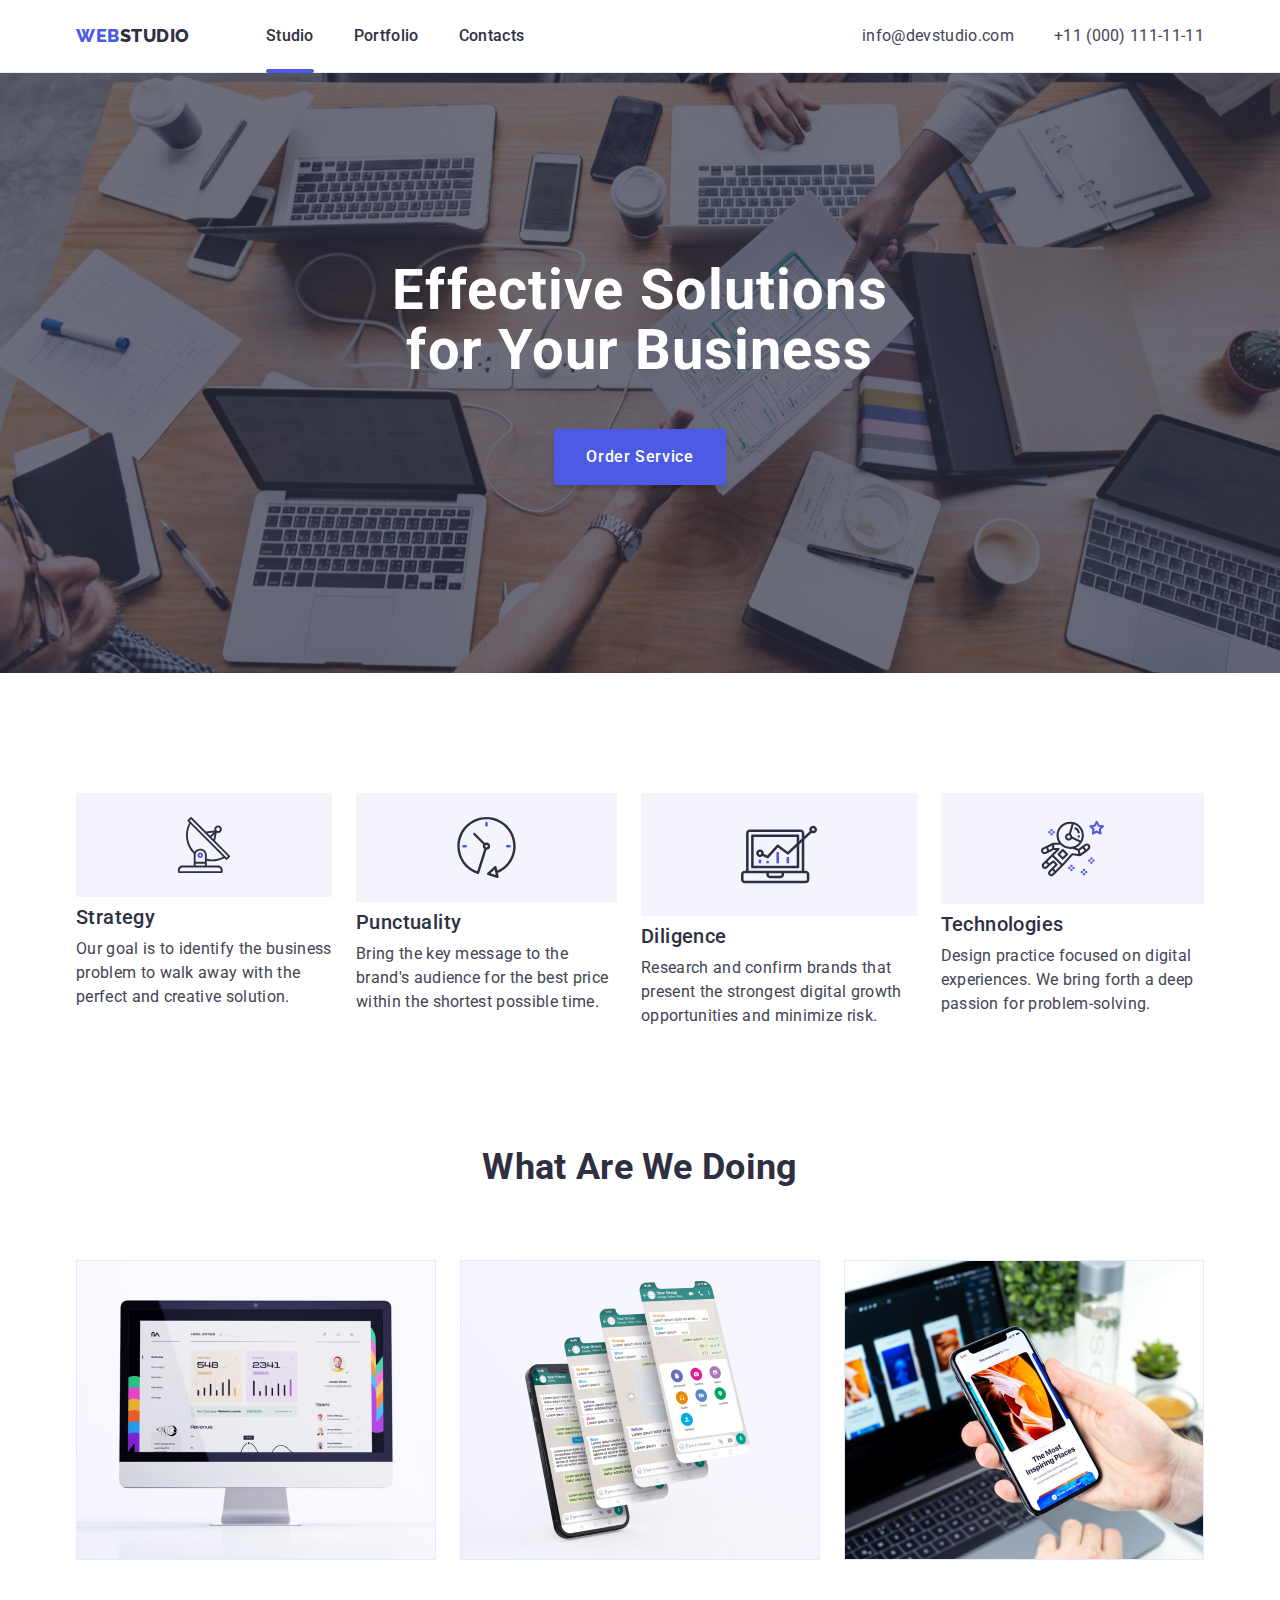
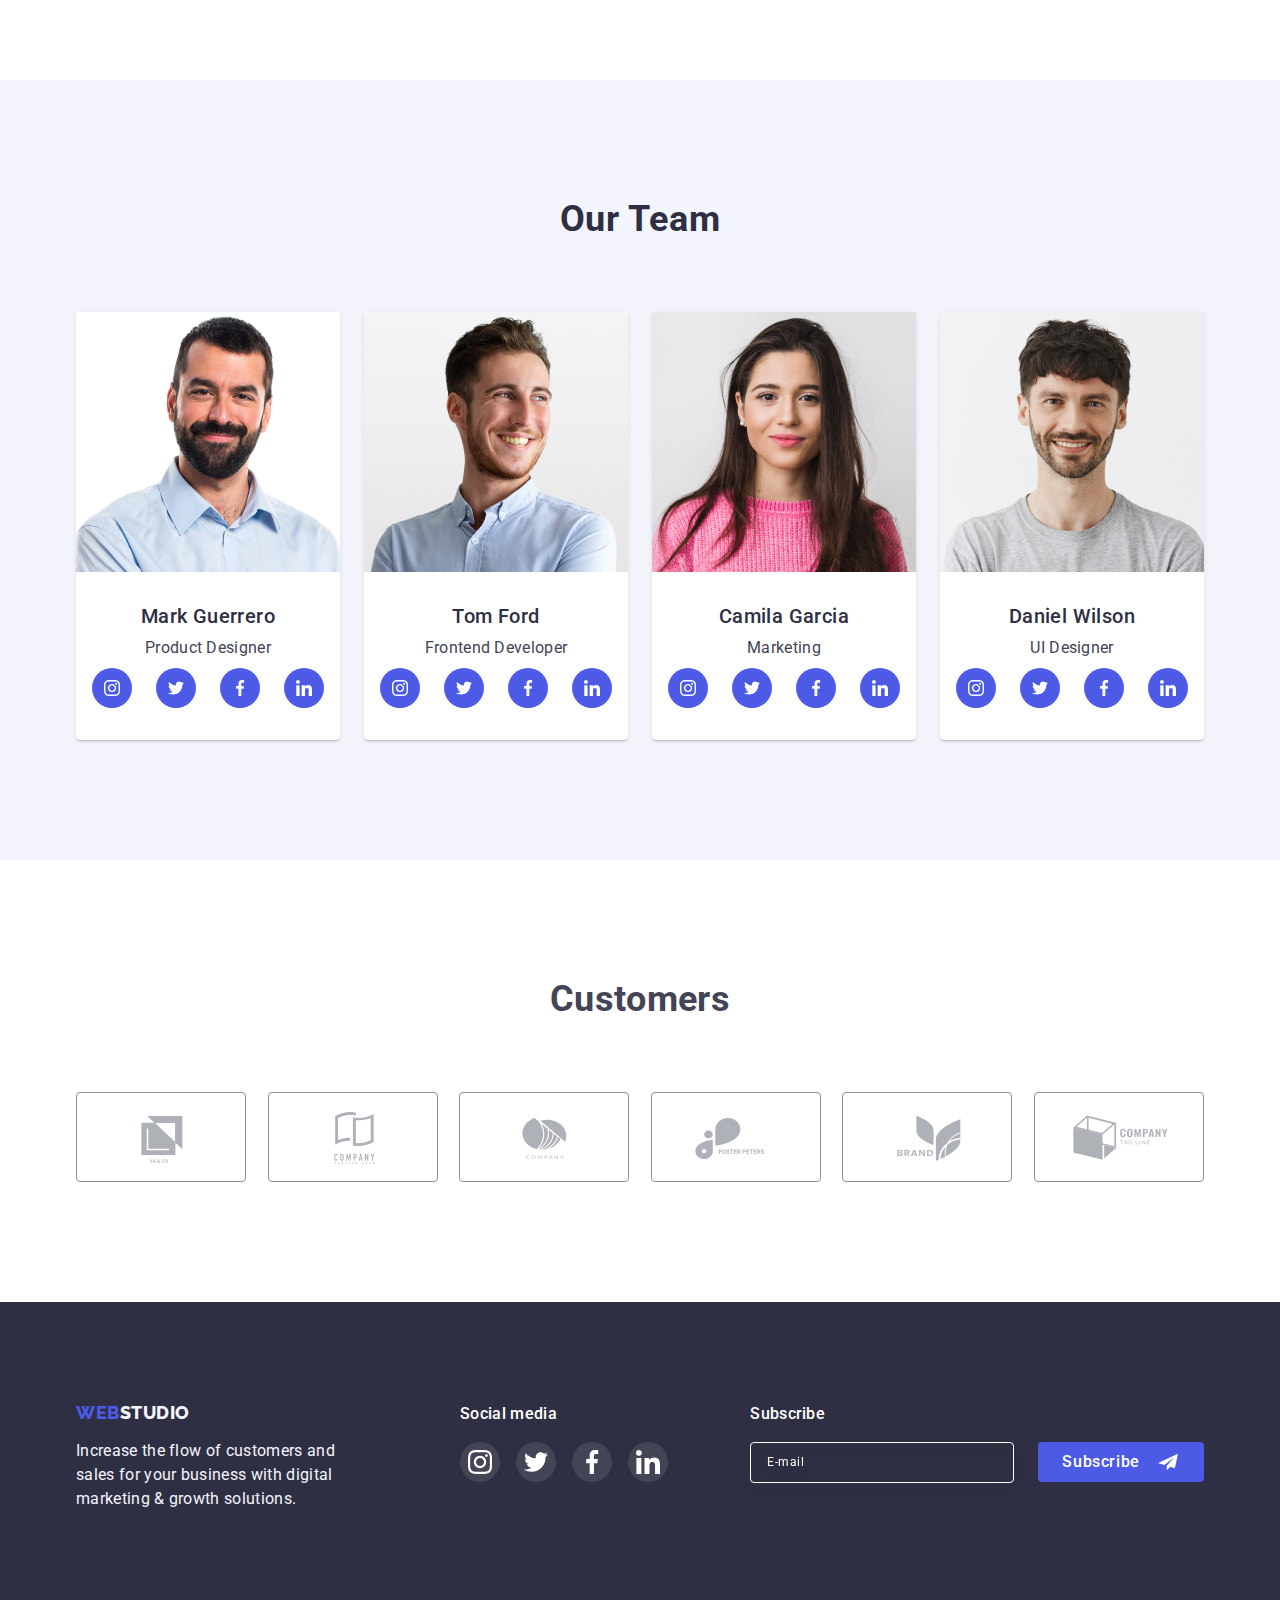
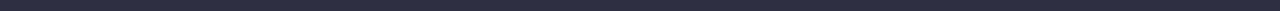
==== index.html @ aff448b3 "Initial commit" ====
<!DOCTYPE html>
<html lang="en">
   <head>
      <meta charset="UTF-8" />
      <meta http-equiv="X-UA-Compatible" content="IE=edge" />
      <meta name="viewport" content="width=device-width, initial-scale=1.0" />
      <title>Main page</title>
      <link href=" https://cdn.jsdelivr.net/npm/modern-normalize@1.1.0/modern-normalize.min.css " rel="stylesheet" />
      <link rel="preconnect" href="https://fonts.googleapis.com" />
      <link rel="preconnect" href="https://fonts.gstatic.com" crossorigin />
      <link href="https://fonts.googleapis.com/css2?family=Raleway:wght@800&family=Roboto:wght@400;500;700;900&display=swap" rel="stylesheet" />
      <link rel="stylesheet" href="css/styles.css" />
   </head>
   <body>
      <!-- header -->
      <header class="header">
         <div class="container header__content">
            <nav class="header__nav">
               <a href="./index.html" class="header__logo link">Web<span>Studio</span></a>
               <ul class="header__menu-list list">
                  <li class="header__menu-item active"><a href="./index.html" class="header__menu-link link">Studio</a></li>
                  <li class="header__menu-item"><a href="./portfolio.html" class="header__menu-link link">Portfolio</a></li>
                  <li class="header__menu-item"><a href="" class="header__menu-link link">Contacts</a></li>
               </ul>
            </nav>
            <address class="header__contacts">
               <ul class="list header__contacts-list">
                  <li class="header__contacts-item"><a href="mailto:info@devstudio.com" class="header__contacts-link link">info@devstudio.com</a></li>
                  <li class="header__contacts-item"><a href="tel:+110001111111" class="header__contacts-link link">+11 (000) 111-11-11</a></li>
               </ul>
            </address>
         </div>
      </header>
      <!-- main -->
      <main>
         <section class="hero">
            <div class="container hero__container">
               <h1 class="hero__title">Effective Solutions for Your Business</h1>
               <button type="button" class="hero__button" data-modal-open>Order Service</button>
            </div>
         </section>
         <section class="features">
            <div class="container">
               <h2 class="features__title" hidden>features</h2>
               <ul class="features__list list">
                  <li class="features__item">
                     <div class="features__img">
                        <img src="./images/icons/antenna.svg" alt="antenna" />
                     </div>
                     <h3 class="features__title">Strategy</h3>
                     <p class="features__text">Our goal is to identify the business problem to walk away with the perfect and creative solution.</p>
                  </li>
                  <li class="features__item">
                     <div class="features__img">
                        <img src="./images/icons/clock.svg" alt="clock of punctuality" />
                     </div>
                     <h3 class="features__title">Punctuality</h3>
                     <p class="features__text">Bring the key message to the brand's audience for the best price within the shortest possible time.</p>
                  </li>
                  <li class="features__item">
                     <div class="features__img">
                        <img src="./images/icons/diagram.svg" alt="grow diagram" />
                     </div>
                     <h3 class="features__title">Diligence</h3>
                     <p class="features__text">Research and confirm brands that present the strongest digital growth opportunities and minimize risk.</p>
                  </li>
                  <li class="features__item">
                     <div class="features__img">
                        <img src="./images/icons/astronaut.svg" alt="technologies" />
                     </div>
                     <h3 class="features__title">Technologies</h3>
                     <p class="features__text">Design practice focused on digital experiences. We bring forth a deep passion for problem-solving.</p>
                  </li>
               </ul>
            </div>
         </section>
         <section class="about-us">
            <div class="container">
               <h2 class="about-us__title">What are we doing</h2>
               <ul class="list about-us__list">
                  <li class="about-us__item">
                     <img src="./images/monitor.jpg" alt="statistics on the monitor" width="360" />
                  </li>
                  <li class="about-us__item">
                     <img src="./images/application.jpg" alt="application pages" width="360" />
                  </li>
                  <li class="about-us__item">
                     <img src="./images/phone-screen.jpg" alt="article on the phone screen" width="360" />
                  </li>
               </ul>
            </div>
         </section>
         <section class="our-team">
            <div class="container">
               <h2 class="our-team__title">Our Team</h2>
               <ul class="our-team__list list">
                  <li class="our-team__item">
                     <img class="our-team__item-img" src="./images/mark-guerrero.jpg" alt="mark guerrero product manager" width="264" />
                     <div class="our-team__item-content">
                        <h3 class="our-team__item-title">Mark Guerrero</h3>
                        <p class="our-team__text features__text">Product Designer</p>
                        <ul class="our-team__item-soc-list list">
                           <li class="our-team__item-soc-item">
                              <a href="" class="our-team__item-soc-link">
                                 <svg width="16" height="16" class="our-team__item-soc-icon">
                                    <use href="./images/icons.svg#icon-instagram"></use>
                                 </svg>
                              </a>
                           </li>
                           <li class="our-team__item-soc-item">
                              <a href="" class="our-team__item-soc-link">
                                 <svg width="16" height="16" class="our-team__item-soc-icon">
                                    <use href="./images/icons.svg#icon-twitter"></use>
                                 </svg>
                              </a>
                           </li>
                           <li class="our-team__item-soc-item">
                              <a href="" class="our-team__item-soc-link">
                                 <svg width="16" height="16" class="our-team__item-soc-icon">
                                    <use href="./images/icons.svg#icon-facebook"></use>
                                 </svg>
                              </a>
                           </li>
                           <li class="our-team__item-soc-item">
                              <a href="" class="our-team__item-soc-link">
                                 <svg width="16" height="16" class="our-team__item-soc-icon">
                                    <use href="./images/icons.svg#icon-linkedin"></use>
                                 </svg>
                              </a>
                           </li>
                        </ul>
                     </div>
                  </li>
                  <li class="our-team__item">
                     <img class="our-team__item-img" src="./images/tom-ford.jpg" alt="tom ford frontend developer" width="264" />
                     <div class="our-team__item-content">
                        <h3 class="our-team__item-title">Tom Ford</h3>
                        <p class="our-team__text features__text">Frontend Developer</p>
                        <ul class="our-team__item-soc-list list">
                           <li class="our-team__item-soc-item">
                              <a href="" class="our-team__item-soc-link">
                                 <svg width="16" height="16" class="our-team__item-soc-icon">
                                    <use href="./images/icons.svg#icon-instagram"></use>
                                 </svg>
                              </a>
                           </li>
                           <li class="our-team__item-soc-item">
                              <a href="" class="our-team__item-soc-link">
                                 <svg width="16" height="16" class="our-team__item-soc-icon">
                                    <use href="./images/icons.svg#icon-twitter"></use>
                                 </svg>
                              </a>
                           </li>
                           <li class="our-team__item-soc-item">
                              <a href="" class="our-team__item-soc-link">
                                 <svg width="16" height="16" class="our-team__item-soc-icon">
                                    <use href="./images/icons.svg#icon-facebook"></use>
                                 </svg>
                              </a>
                           </li>
                           <li class="our-team__item-soc-item">
                              <a href="" class="our-team__item-soc-link">
                                 <svg width="16" height="16" class="our-team__item-soc-icon">
                                    <use href="./images/icons.svg#icon-linkedin"></use>
                                 </svg>
                              </a>
                           </li>
                        </ul>
                     </div>
                  </li>
                  <li class="our-team__item">
                     <img class="our-team__item-img" src="./images/camila-garcia.jpg" alt="camila garcia marketing" width="264" />
                     <div class="our-team__item-content">
                        <h3 class="our-team__item-title">Camila Garcia</h3>
                        <p class="our-team__text features__text">Marketing</p>
                        <ul class="our-team__item-soc-list list">
                           <li class="our-team__item-soc-item">
                              <a href="" class="our-team__item-soc-link">
                                 <svg width="16" height="16" class="our-team__item-soc-icon">
                                    <use href="./images/icons.svg#icon-instagram"></use>
                                 </svg>
                              </a>
                           </li>
                           <li class="our-team__item-soc-item">
                              <a href="" class="our-team__item-soc-link">
                                 <svg width="16" height="16" class="our-team__item-soc-icon">
                                    <use href="./images/icons.svg#icon-twitter"></use>
                                 </svg>
                              </a>
                           </li>
                           <li class="our-team__item-soc-item">
                              <a href="" class="our-team__item-soc-link">
                                 <svg width="16" height="16" class="our-team__item-soc-icon">
                                    <use href="./images/icons.svg#icon-facebook"></use>
                                 </svg>
                              </a>
                           </li>
                           <li class="our-team__item-soc-item">
                              <a href="" class="our-team__item-soc-link">
                                 <svg width="16" height="16" class="our-team__item-soc-icon">
                                    <use href="./images/icons.svg#icon-linkedin"></use>
                                 </svg>
                              </a>
                           </li>
                        </ul>
                     </div>
                  </li>
                  <li class="our-team__item">
                     <img class="our-team__item-img" src="./images/daniel-wilson.jpg" alt=" daniel wilson UI manager" width="264" />
                     <div class="our-team__item-content">
                        <h3 class="our-team__item-title">Daniel Wilson</h3>
                        <p class="our-team__text features__text">UI Designer</p>
                        <ul class="our-team__item-soc-list list">
                           <li class="our-team__item-soc-item">
                              <a href="" class="our-team__item-soc-link">
                                 <svg width="16" height="16" class="our-team__item-soc-icon">
                                    <use href="./images/icons.svg#icon-instagram"></use>
                                 </svg>
                              </a>
                           </li>
                           <li class="our-team__item-soc-item">
                              <a href="" class="our-team__item-soc-link">
                                 <svg width="16" height="16" class="our-team__item-soc-icon">
                                    <use href="./images/icons.svg#icon-twitter"></use>
                                 </svg>
                              </a>
                           </li>
                           <li class="our-team__item-soc-item">
                              <a href="" class="our-team__item-soc-link">
                                 <svg width="16" height="16" class="our-team__item-soc-icon">
                                    <use href="./images/icons.svg#icon-facebook"></use>
                                 </svg>
                              </a>
                           </li>
                           <li class="our-team__item-soc-item">
                              <a href="" class="our-team__item-soc-link">
                                 <svg width="16" height="16" class="our-team__item-soc-icon">
                                    <use href="./images/icons.svg#icon-linkedin"></use>
                                 </svg>
                              </a>
                           </li>
                        </ul>
                     </div>
                  </li>
               </ul>
            </div>
         </section>
         <section class="customers">
            <div class="container">
               <h2 class="customers__title">Customers</h2>
               <ul class="customers__list list">
                  <li class="customers__item">
                     <a href="" class="customers__link">
                        <svg width="104" height="56" class="customers__icon">
                           <use href="./images/icons.svg#icon-ya-co"></use>
                        </svg>
                     </a>
                  </li>
                  <li class="customers__item">
                     <a href="" class="customers__link">
                        <svg width="104" height="56" class="customers__icon">
                           <use href="./images/icons.svg#icon-tagline-company"></use>
                        </svg>
                     </a>
                  </li>
                  <li class="customers__item">
                     <a href="" class="customers__link">
                        <svg width="104" height="56" class="customers__icon">
                           <use href="./images/icons.svg#icon-company"></use>
                        </svg>
                     </a>
                  </li>
                  <li class="customers__item">
                     <a href="" class="customers__link">
                        <svg width="104" height="56" class="customers__icon">
                           <use href="./images/icons.svg#icon-foster-peters"></use>
                        </svg>
                     </a>
                  </li>
                  <li class="customers__item">
                     <a href="" class="customers__link">
                        <svg width="104" height="56" class="customers__icon">
                           <use href="./images/icons.svg#icon-brand"></use>
                        </svg>
                     </a>
                  </li>
                  <li class="customers__item">
                     <a href="" class="customers__link">
                        <svg width="104" height="56" class="customers__icon">
                           <use href="./images/icons.svg#icon-tagline"></use>
                        </svg>
                     </a>
                  </li>
               </ul>
            </div>
         </section>
      </main>
      <!-- footer -->
      <footer class="footer">
         <div class="container footer__container">
            <div class="footer__content">
               <a href="./index.html" class="header__logo link footer__logo">Web<span class="footer__logo-span">Studio</span></a>
               <p class="footer__text">Increase the flow of customers and sales for your business with digital marketing & growth solutions.</p>
            </div>
            <div class="footer__social">
               <h2 class="footer__title">Social media</h2>
               <ul class="footer__list list">
                  <li class="footer__item">
                     <a href="" class="footer__link">
                        <svg width="24" height="24" class="footer__icon">
                           <use href="./images/icons.svg#icon-instagram"></use>
                        </svg>
                     </a>
                  </li>
                  <li class="footer__item">
                     <a href="" class="footer__link">
                        <svg width="24" height="24" class="footer__icon">
                           <use href="./images/icons.svg#icon-twitter"></use>
                        </svg>
                     </a>
                  </li>
                  <li class="footer__item">
                     <a href="" class="footer__link">
                        <svg width="24" height="24" class="footer__icon">
                           <use href="./images/icons.svg#icon-facebook"></use>
                        </svg>
                     </a>
                  </li>
                  <li class="footer__item">
                     <a href="" class="footer__link">
                        <svg width="24" height="24" class="footer__icon">
                           <use href="./images/icons.svg#icon-linkedin"></use>
                        </svg>
                     </a>
                  </li>
               </ul>
            </div>
            <div class="footer__subscribe">
               <h2 class="footer__title">Subscribe</h2>
               <form class="footer__form">
                  <input type="text" class="footer__form-email" name="footer__form-email" id="footer__form-email" placeholder="E-mail" />
                  <button class="footer__form-button" type="submit">
                     <span>Subscribe</span>
                     <svg class="footer__form-icon" width="24" height="20">
                        <use href="./images/icons.svg#icon-telegram"></use>
                     </svg>
                  </button>
               </form>
            </div>
         </div>
      </footer>
      <!-- modal -->
      <div class="backdrop is-hidden" data-modal>
         <div class="modal">
            <button type="button" class="modal-close" data-modal-close>
               <svg class="modal-close-icon" width="8" height="8">
                  <use href="./images/icons.svg#icon-close"></use>
               </svg>
            </button>
            <p class="modal-title" title="Modal title">Leave your contacts and we will call you back</p>
            <form class="modal-form">
               <!-- field user name-->
               <div class="modal-field">
                  <label class="modal-label-text" for="user-name">Name</label>
                  <div class="modal-input-wrap">
                     <input class="modal-input" type="text" name="user-name" id="user-name" required />
                     <svg class="modal-input-icon" width="12" height="12">
                        <use href="./images/icons.svg#icon-user"></use>
                     </svg>
                  </div>
               </div>
               <!-- field user phone -->
               <div class="modal-field">
                  <label class="modal-label-text" for="user-phone">Phone</label>
                  <div class="modal-input-wrap">
                     <input class="modal-input" type="tel" name="user-phone" id="user-phone" title="+380 (00) 000-00-00" required />
                     <svg class="modal-input-icon" width="12" height="12">
                        <use href="./images/icons.svg#icon-phone"></use>
                     </svg>
                  </div>
               </div>
               <!-- field user email -->
               <div class="modal-field">
                  <label class="modal-label-text" for="user-email">Email</label>
                  <div class="modal-input-wrap">
                     <input class="modal-input" type="email" name="user-email" id="user-email" required />
                     <svg class="modal-input-icon" width="12" height="12">
                        <use href="./images/icons.svg#icon-mail"></use>
                     </svg>
                  </div>
               </div>
               <!-- field user comment -->
               <div class="modal-field modal-field-comment">
                  <label class="modal-label-text" for="user-comment">Comment</label>
                  <textarea class="modal-textarea" id="user-comment" name="user-comment" placeholder="Text input"></textarea>
               </div>
               <!-- field user privacy -->
               <div class="modal-field modal-field-privacy">
                  <input class="modal-check visually-hidden" id="privacy" name="user-privacy" type="checkbox" value="true" />
                  <label class="check-text" for="privacy">
                     <span>
                        <svg class="check-icon" width="10" height="8">
                           <use href="./images/icons.svg#icon-tick"></use>
                        </svg>
                     </span>
                     I accept the terms and conditions of the <a href="">Privacy Policy</a>
                  </label>
               </div>
               <button class="modal-button" type="submit">Send</button>
            </form>
         </div>
      </div>
      <script src="./js/modal.js"></script>
   </body>
</html>
---- css/styles.css ----
p,
h1,
h2,
h3,
h4,
h5,
h6 {
   margin: 0;
}

ul {
   padding-left: 0;
   margin: 0;
}

button {
   cursor: pointer;
}

address {
   font-style: normal;
}

body {
   font-family: 'Open Sans', sans-serif;
}

img {
   display: block;
   width: 100%;
   height: auto;
}

.visually-hidden {
   position: absolute;
   width: 1px;
   height: 1px;
   margin: -1px;
   border: 0;
   padding: 0;

   white-space: nowrap;
   clip-path: inset(100%);
   clip: rect(0 0 0 0);
   overflow: hidden;
}

.container {
   max-width: 1158px;
   padding: 0 15px;
   margin: 0 auto;
}

:root {
   --clr-iris: #4d5ae5;
   --clr-ocean: #404bbf;
   --clr-navy-blue: #2e2f42;
   --clr-green: #31d0aa;
   --clr-slate: #434455;
   --clr-light-slate: #8e8f99;
   --clr-cornflower: #e7e9fc;
   --clr-cloud: #f4f4fd;
   --clr-dairy: #fcfcfc;
   --clr-navy-blue-modal: rgba(46, 47, 66, 0.4);
   --clr-grey: rgba(46, 47, 66, 0.7);
}

body {
   font-family: 'Roboto', sans-serif;
   font-size: 16px;
   font-weight: 400;
   line-height: 1.5;
   letter-spacing: 0.02em;
   color: var(--clr-slate);
}

.link {
   text-decoration: none;
}

.list {
   list-style: none;
}

/* HEADER */

.header {
   border-bottom: 1px solid #e7e9fc;
}

.header__content {
   display: flex;
   align-items: center;
   justify-content: space-between;
}

.header__nav {
   display: flex;
   align-items: center;
}

.header__logo {
   margin: 0 76px 0 0;
   font-family: 'Raleway', sans-serif;
   font-size: 18px;
   font-weight: 800;
   line-height: 1.17;
   letter-spacing: 0.03em;
   text-transform: uppercase;
   color: var(--clr-iris);
}

.header__logo span {
   color: var(--clr-navy-blue);
}

.header__menu-list {
   display: flex;
}

.header__menu-item {
   position: relative;
   padding: 24px 0;
   margin: 0 40px 0 0;
   font-weight: 500;
   font-size: 16px;
   line-height: 1.5;
   letter-spacing: 0.02em;
   color: var(--clr-navy-blue);
}

.header__menu-item:last-child {
   margin: 0;
}

.header__menu-item.active::after {
   content: '';
   position: absolute;
   bottom: -1px;
   left: 0;
   width: 100%;
   height: 4px;
   background-color: var(--clr-iris);
   border-radius: 4px;
}

.header__menu-item a,
.header__contacts-item a {
   font-family: inherit;
   font-weight: 500;
   font-style: normal;
   color: var(--clr-navy-blue);
   text-decoration: none;
}

.header__menu-link {
   transition: color 250ms cubic-bezier(0.4, 0, 0.2, 1);
}

.header__menu-link:hover,
.header__menu-link:focus {
   color: var(--clr-ocean);
}

.header__contacts-item .header__contacts-link {
   font-weight: 400;
   letter-spacing: 0.02em;
   color: var(--clr-slate);
   transition: color 250ms cubic-bezier(0.4, 0, 0.2, 1);
}

.header__contacts-link:hover,
.header__contacts-link:focus {
   color: var(--clr-ocean);
}

.header__contacts {
   font-style: normal;
}

.header__contacts-list {
   display: flex;
}

.header__contacts-item:not(:last-child) {
   margin: 0 40px 0 0;
}

/* section HERO */

.hero {
   padding: 188px 0;
   background: linear-gradient(rgba(46, 47, 66, 0.7), rgba(46, 47, 66, 0.7)), url('../images/hero-background.png') no-repeat 0 0 / cover;
}

.hero__container {
   display: flex;
   flex-direction: column;
   align-items: center;
   justify-content: center;
}

.hero__title {
   max-width: 496px;
   margin: 0 0 48px 0;
   font-size: 56px;
   font-weight: 700;
   line-height: 1.07;
   letter-spacing: 0.02em;
   color: #ffffff;
   text-align: center;
}

.hero__button {
   padding: 16px 32px;
   font-family: 'Roboto', sans-serif;
   font-size: 16px;
   font-weight: 500;
   line-height: 1.5;
   letter-spacing: 0.04em;
   color: #ffffff;
   cursor: pointer;
   background-color: var(--clr-iris);
   border: none;
   box-shadow: 0px 4px 4px rgba(0, 0, 0, 0.15);
   border-radius: 4px;
   transition: background-color 250ms cubic-bezier(0.4, 0, 0.2, 1);
}

.hero__button:hover,
.hero__button:focus {
   background-color: var(--clr-ocean);
}

/* section FEATURES */
.features {
   padding: 120px 0;
}

.features__title {
   margin: 0 0 8px 0;
   font-size: 20px;
   font-weight: 500;
   line-height: 1.2;
   letter-spacing: 0.02em;
   color: var(--clr-navy-blue);
}

.features__list {
   display: flex;
}

.features__item:not(:last-child) {
   margin: 0 24px 0 0;
}

.features__img {
   padding: 24px 100px;
   margin: 0 0 8px 0;
   background-color: var(--clr-cloud);
}

/* section ABOUT US */
.about-us {
   padding: 0 0 120px 0;
}

.about-us__title {
   margin: 0 0 72px 0;
   font-size: 36px;
   font-weight: 700;
   line-height: 1.11;
   color: var(--clr-navy-blue);
   text-transform: capitalize;
   text-align: center;
}

.about-us__list {
   display: flex;
}

.about-us__item:not(:last-child) {
   margin: 0 24px 0 0;
}

/* section OUR TEAM */
.our-team {
   padding: 120px 0;
   background-color: var(--clr-cloud);
}

.our-team__title {
   margin: 0 0 72px 0;
   font-size: 36px;
   font-weight: 700;
   line-height: 1.11;
   letter-spacing: 0.02em;
   color: var(--clr-navy-blue);
   text-transform: capitalize;
   text-align: center;
}

.our-team__list {
   display: flex;
}

.our-team__item {
   background-color: #ffffff;
   box-shadow: 0px 1px 6px rgba(46, 47, 66, 0.08), 0px 1px 1px rgba(46, 47, 66, 0.16), 0px 2px 1px rgba(46, 47, 66, 0.08);
   border-radius: 0px 0px 4px 4px;
}

.our-team__item:not(:last-child) {
   margin: 0 24px 0 0;
}

.our-team__item-img {
   display: block;
}

.our-team__item-content {
   padding: 32px 16px;
   text-align: center;
}

.our-team__item-title {
   margin: 0 0 8px 0;
   font-size: 20px;
   font-weight: 500;
   line-height: 1.2;
   letter-spacing: 0.02em;
   color: var(--clr-navy-blue);
}

.our-team__text {
   margin: 0 0 8px 0;
}

.our-team__item-soc-list {
   display: flex;
   align-items: center;
   justify-content: space-between;
}

.our-team__item-soc-link {
   display: flex;
   align-items: center;
   justify-content: center;
   width: 40px;
   height: 40px;
   background-color: var(--clr-iris);
   border-radius: 50%;
   transition: background-color 250ms cubic-bezier(0.4, 0, 0.2, 1);
}

.our-team__item-soc-link:hover,
.our-team__item-soc-link:focus {
   background-color: var(--clr-ocean);
}

.our-team__item-soc-icon {
   fill: #ffffff;
}

/* section FILTER */
.projects {
   padding: 96px 0 120px 0;
}

.filter__list {
   display: flex;
   align-items: center;
   justify-content: center;
   margin: 0 0 72px 0;
}

.filter__item:not(:last-child) {
   margin: 0 24px 0 0;
}

.filter__button {
   padding: 16px 32px;
   font-weight: 500;
   letter-spacing: 0.04em;
   color: var(--clr-iris);
   border-radius: 4px;
   border: 1px solid #e7e9fc;
   border-radius: 4px;
   cursor: pointer;
   transition: color 250ms cubic-bezier(0.4, 0, 0.2, 1), background-color 250ms cubic-bezier(0.4, 0, 0.2, 1), border-color 250ms cubic-bezier(0.4, 0, 0.2, 1), box-shadow 250ms cubic-bezier(0.4, 0, 0.2, 1);
}

.filter__button:hover,
.filter__button:focus {
   color: #ffffff;
   background-color: var(--clr-ocean);
   box-shadow: 0px 3px 1px rgba(0, 0, 0, 0.1), 0px 2px 1px rgba(0, 0, 0, 0.08), 0px 2px 2px rgba(0, 0, 0, 0.12);
   border-color: transparent;
}

.projects__list {
   display: flex;
   justify-content: space-between;
   flex-wrap: wrap;
   padding: 0 0 120px 0;
   row-gap: 48px;
   column-gap: 24px;
}

.projects__item a:hover .project__item-cover-text,
.projects__item a:focus .project__item-cover-text {
   transform: translateY(0);
}

.projects__item-wrapper {
   position: relative;
   overflow: hidden;
}

.project__item-cover-text {
   position: absolute;
   top: 0;
   height: 100%;
   padding: 40px 32px;
   color: var(--clr-cloud);
   background-color: var(--clr-iris);
   transform: translateY(100%);
   transition: transform 250ms cubic-bezier(0.4, 0, 0.2, 1);
}

.projects__item:hover,
.projects__item:focus {
   box-shadow: 0px 1px 6px rgba(46, 47, 66, 0.08), 0px 1px 1px rgba(46, 47, 66, 0.16), 0px 2px 1px rgba(46, 47, 66, 0.08);
}

.projects__item-img {
   display: block;
}

.project__item-content {
   padding: 32px 16px;
   background-color: #ffffff;
   border: 1px solid #e7e9fc;
   border-top: none;
}

.projects__item-title {
   margin: 0 0 8px 0;
   font-size: 20px;
   font-weight: 500;
   line-height: 1.2;
   color: var(--clr-navy-blue);
}

.projects__item-desc {
   color: var(--clr-slate);
}

/* section CUSTOMERS */
.customers {
   padding: 120px 0;
   text-align: center;
}

.customers__title {
   margin: 0 0 72px 0;
   font-size: 36px;
   font-weight: 700;
   line-height: 1.1;
}

.customers__list {
   display: flex;
   align-items: center;
   justify-content: space-between;
}

.customers__link {
   display: flex;
   align-items: center;
   justify-content: center;
   padding: 16px 32px;
   border: 1px solid #8e8f99;
   border-radius: 4px;
   transition: border-color 250ms cubic-bezier(0.4, 0, 0.2, 1), fill 250ms cubic-bezier(0.4, 0, 0.2, 1);
}

.customers__link:hover,
.customers__link:focus {
   border-color: var(--clr-ocean);
}

.customers__link:hover .customers__icon,
.customers__link:focus .customers__icon {
   fill: var(--clr-ocean);
}

.customers__icon {
   fill: #afb1b8;
   transition: fill 250ms cubic-bezier(0.4, 0, 0.2, 1);
}

/* FOOTER */
.footer {
   padding: 100px 0;
   background-color: var(--clr-navy-blue);
}

.footer__container {
   display: flex;
}

.footer__content {
   max-width: 264px;
   margin: 0 120px 0 0;
}

.footer__logo {
   display: inline-block;
   margin: 0 0 16px 0;
}

.footer__text {
   color: var(--clr-cloud);
}

.header__logo .footer__logo-span {
   color: var(--clr-cloud);
}

.footer__list {
   display: flex;
}

.footer__title {
   margin: 0 0 16px 0;
   font-size: 16px;
   font-weight: 500;
   line-height: 1.5;
   color: #ffffff;
}

.footer__item:not(:last-child) {
   margin: 0 16px 0 0;
}

.footer__link {
   display: flex;
   align-items: center;
   justify-content: center;
   width: 40px;
   height: 40px;
   background-color: rgba(255, 255, 255, 0.1);
   border-radius: 50%;
   transition: background-color 250ms cubic-bezier(0.4, 0, 0.2, 1);
}

.footer__link:hover,
.footer__link:focus {
   background-color: var(--clr-green);
}

.footer__icon {
   fill: #ffffff;
}

.footer__social {
   margin: 0 auto 0 0;
}

.footer__form {
   display: flex;
   align-items: center;
   justify-content: center;
}

.footer__form-email {
   padding: 8px 16px;
   margin: 0 24px 0 0;
   width: 264px;
   font-size: 12px;
   font-weight: 400;
   line-height: 1.9;
   letter-spacing: 0.04em;
   color: #ffffff;
   background-color: transparent;
   border: 1px solid #ffffff;
   filter: drop-shadow(0px 4px 4px rgba(0, 0, 0, 0.15));
   border-radius: 4px;
   transition: border-color 250ms cubic-bezier(0.4, 0, 0.2, 1);
}

.footer__form-email:focus {
   border-color: var(--clr-iris);
}

.footer__form-email::placeholder {
   color: #ffffff;
}

.footer__form-button {
   display: inline-flex;
   align-items: center;
   justify-content: center;
   padding: 8px 24px;
   color: #ffffff;
   background-color: var(--clr-iris);
   border-radius: 4px;
   border: none;
   cursor: pointer;
   transition: background-color 250ms cubic-bezier(0.4, 0, 0.2, 1);
}

.footer__form-button:hover,
.footer__form-button:focus {
   background-color: var(--clr-ocean);
}

.footer__form-button span {
   margin: 0 16px 0 0;
   font-weight: 500;
   letter-spacing: 0.04em;
   line-height: 1.5;
}

.footer__form-icon {
   fill: #ffffff;
}

/* MODAL */

.backdrop {
   position: fixed;
   top: 0;
   display: flex;
   align-items: center;
   justify-content: center;
   width: 100%;
   height: 100%;
   background-color: rgba(48, 48, 48, 0.445);
}

.modal {
   width: 406px;
   min-height: 576px;
   padding: 24px;
   background-color: var(--clr-dairy);
   box-shadow: 0px 1px 1px rgba(0, 0, 0, 0.14), 0px 1px 3px rgba(0, 0, 0, 0.12), 0px 2px 1px rgba(0, 0, 0, 0.2);
   border-radius: 4px;
}

.modal-close {
   display: block;
   padding: 0;
   margin: 0 0 24px auto;
   line-height: 0;
   width: 24px;
   height: 24px;
   border-radius: 50%;
   background: #e7e9fc;
   border: 1px solid rgba(0, 0, 0, 0.1);
   cursor: pointer;
   transition: background-color 250ms cubic-bezier(0.4, 0, 0.2, 1);
}

.modal-close:hover,
.modal-close:focus {
   background-color: var(--clr-ocean);
}

.modal-close-icon {
   transition: fill 250ms cubic-bezier(0.4, 0, 0.2, 1);
}

.modal-close:hover .modal-close-icon,
.modal-close:focus .modal-close-icon {
   fill: #ffffff;
}

.is-hidden {
   opacity: 0;
   visibility: hidden;
   pointer-events: none;
}

.no-scroll {
   overflow: hidden;
}

.modal-title {
   margin: 0 0 16px 0;
   font-weight: 500;
   color: var(--clr-navy-blue);
   text-align: center;
}

.modal-field {
   margin: 0 0 8px 0;
}

.modal-field-comment {
   margin: 0 0 16px 0;
}

.modal-field-privacy {
   margin: 0 0 24px 0;
}

.modal-label-text {
   display: inline-block;
   margin: 0 0 8px 0;
   font-size: 12px;
   line-height: 1.16;
   letter-spacing: 0.04em;
   color: var(--clr-light-slate);
}

.modal-input-wrap {
   position: relative;
}

.modal-input {
   width: 100%;
   height: 40px;
   padding: 0 0 0 38px;
   font-size: 12px;
   line-height: 1.16;
   letter-spacing: 0.04em;
   color: var(--clr-navy-blue);
   border: 1px solid #2e2f42;
   border-radius: 4px;
   outline: transparent;
   transition: border-color 250ms cubic-bezier(0.4, 0, 0.2, 1);
}

.modal-input-icon {
   position: absolute;
   top: 50%;
   left: 16px;
   transform: translateY(-50%);
   fill: var(--clr-navy-blue);
   transition: fill 250ms cubic-bezier(0.4, 0, 0.2, 1);
}

.modal-input:focus {
   border-color: var(--clr-iris);
}

.modal-input:focus + .modal-input-icon {
   fill: var(--clr-iris);
}

.modal-textarea:focus {
   border-color: var(--clr-iris);
}

.modal-textarea {
   width: 100%;
   height: 120px;
   font-size: 12px;
   line-height: 1.16;
   letter-spacing: 0.04em;
   color: var(--clr-navy-blue);
   border: 1px solid #999999;
   border-radius: 5px;
   background-color: transparent;
   resize: none;
   padding: 10px;
   outline: transparent;
}

.modal-textarea::placeholder {
   font-size: 12px;
   line-height: 1.16;
   letter-spacing: 0.04em;
   color: var(--clr-navy-blue-modal);
}

.check-text {
   display: flex;
   align-items: center;
   gap: 5px;
   position: relative;
   font-size: 12px;
   line-height: 1.333;
   letter-spacing: 0.04em;
   color: var(--clr-light-slate);
}

.check-text a {
   color: var(--clr-iris);
}

.check-text span {
   width: 16px;
   height: 16px;
   border-radius: 2px;
   border: 1px solid rgba(46, 47, 66, 0.4);
   display: flex;
   align-items: center;
   justify-content: center;
   fill: transparent;
   transition: background-color 250ms cubic-bezier(0.4, 0, 0.2, 1);
}

.modal-check:checked + .check-text span {
   background-color: var(--clr-ocean);
   border: none;
   fill: #f4f4fd;
}

.modal-check:focus + .check-text span {
   border-color: var(--clr-ocean);
}

.modal-button {
   display: block;
   min-width: 169px;
   min-height: 56px;
   margin: 0 auto;
   padding: 16px 32px;
   font-weight: 500;
   color: #ffffff;
   background-color: var(--clr-iris);
   box-shadow: 0px 4px 4px rgba(0, 0, 0, 0.15);
   border-radius: 4px;
   border: none;
   transition: background-color 250ms cubic-bezier(0.4, 0, 0.2, 1);
}

.modal-button:hover,
.modal-button:focus {
   background-color: var(--clr-ocean);
}
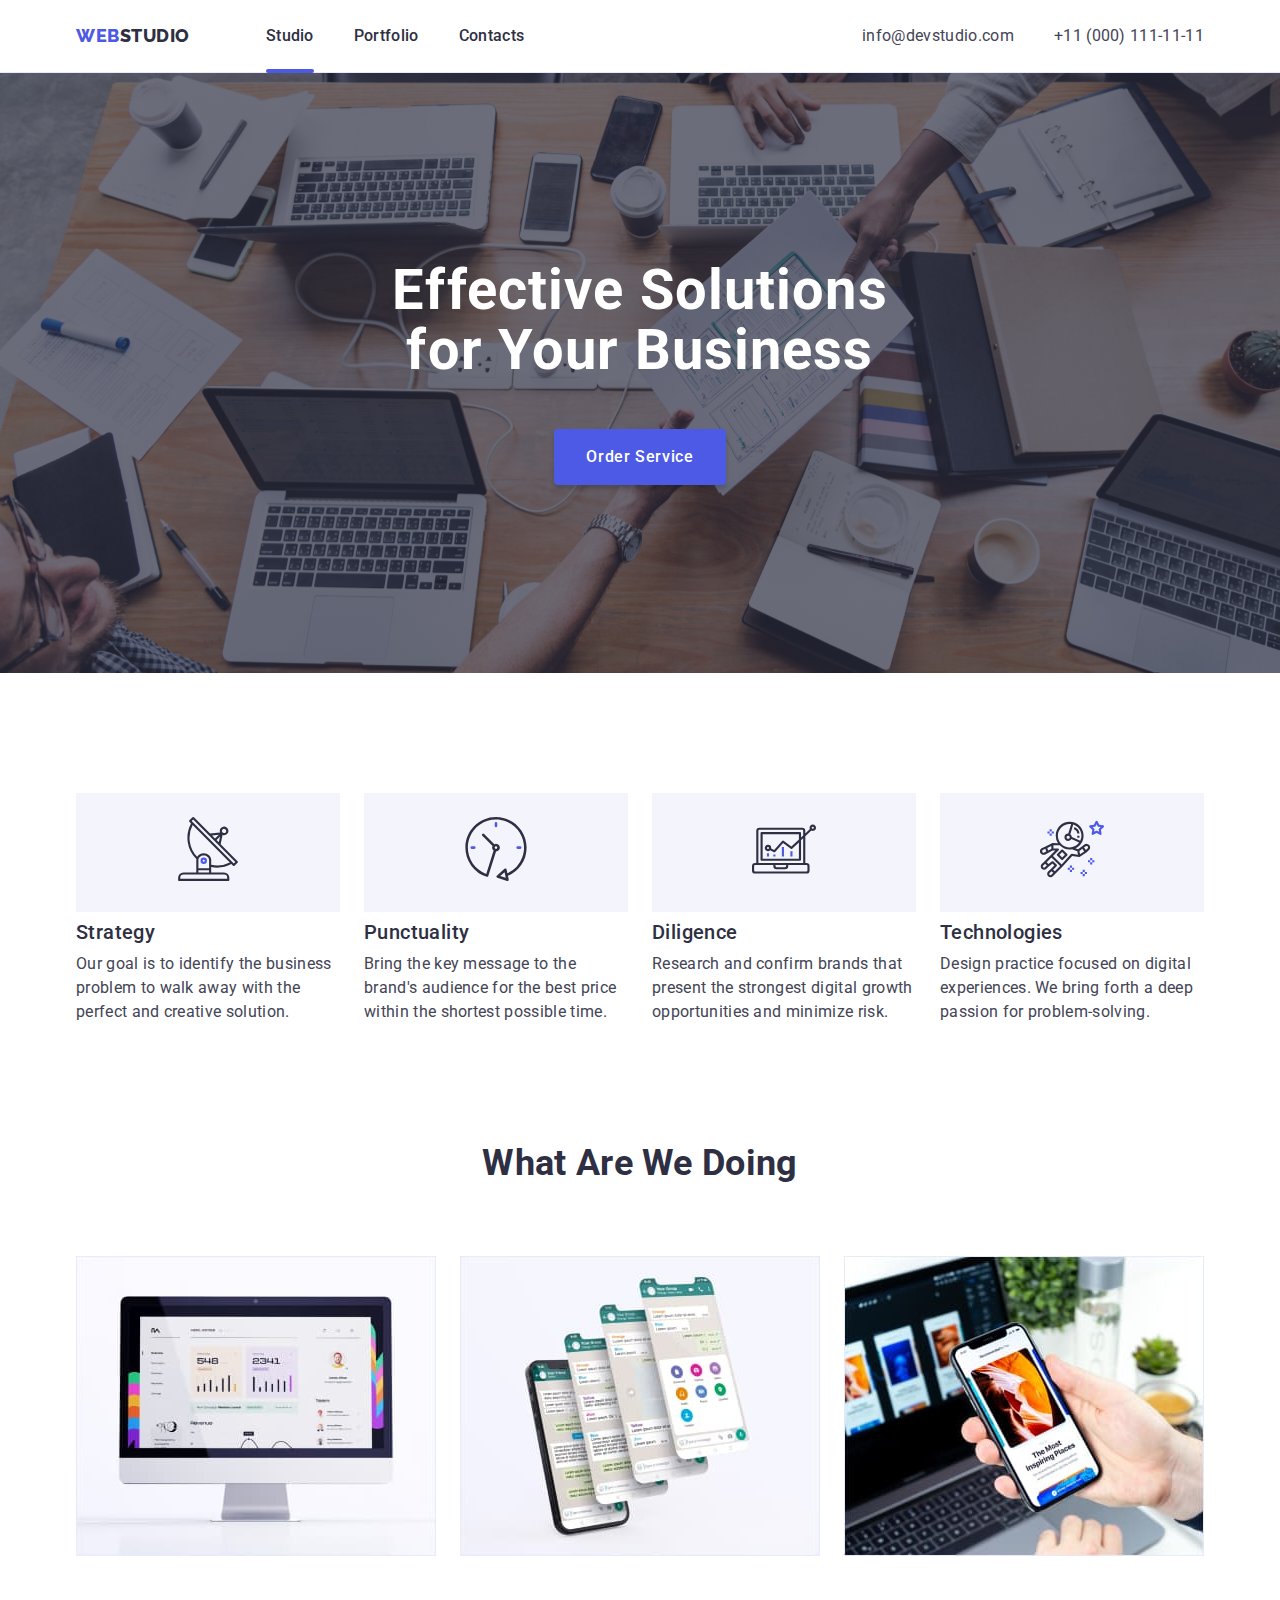
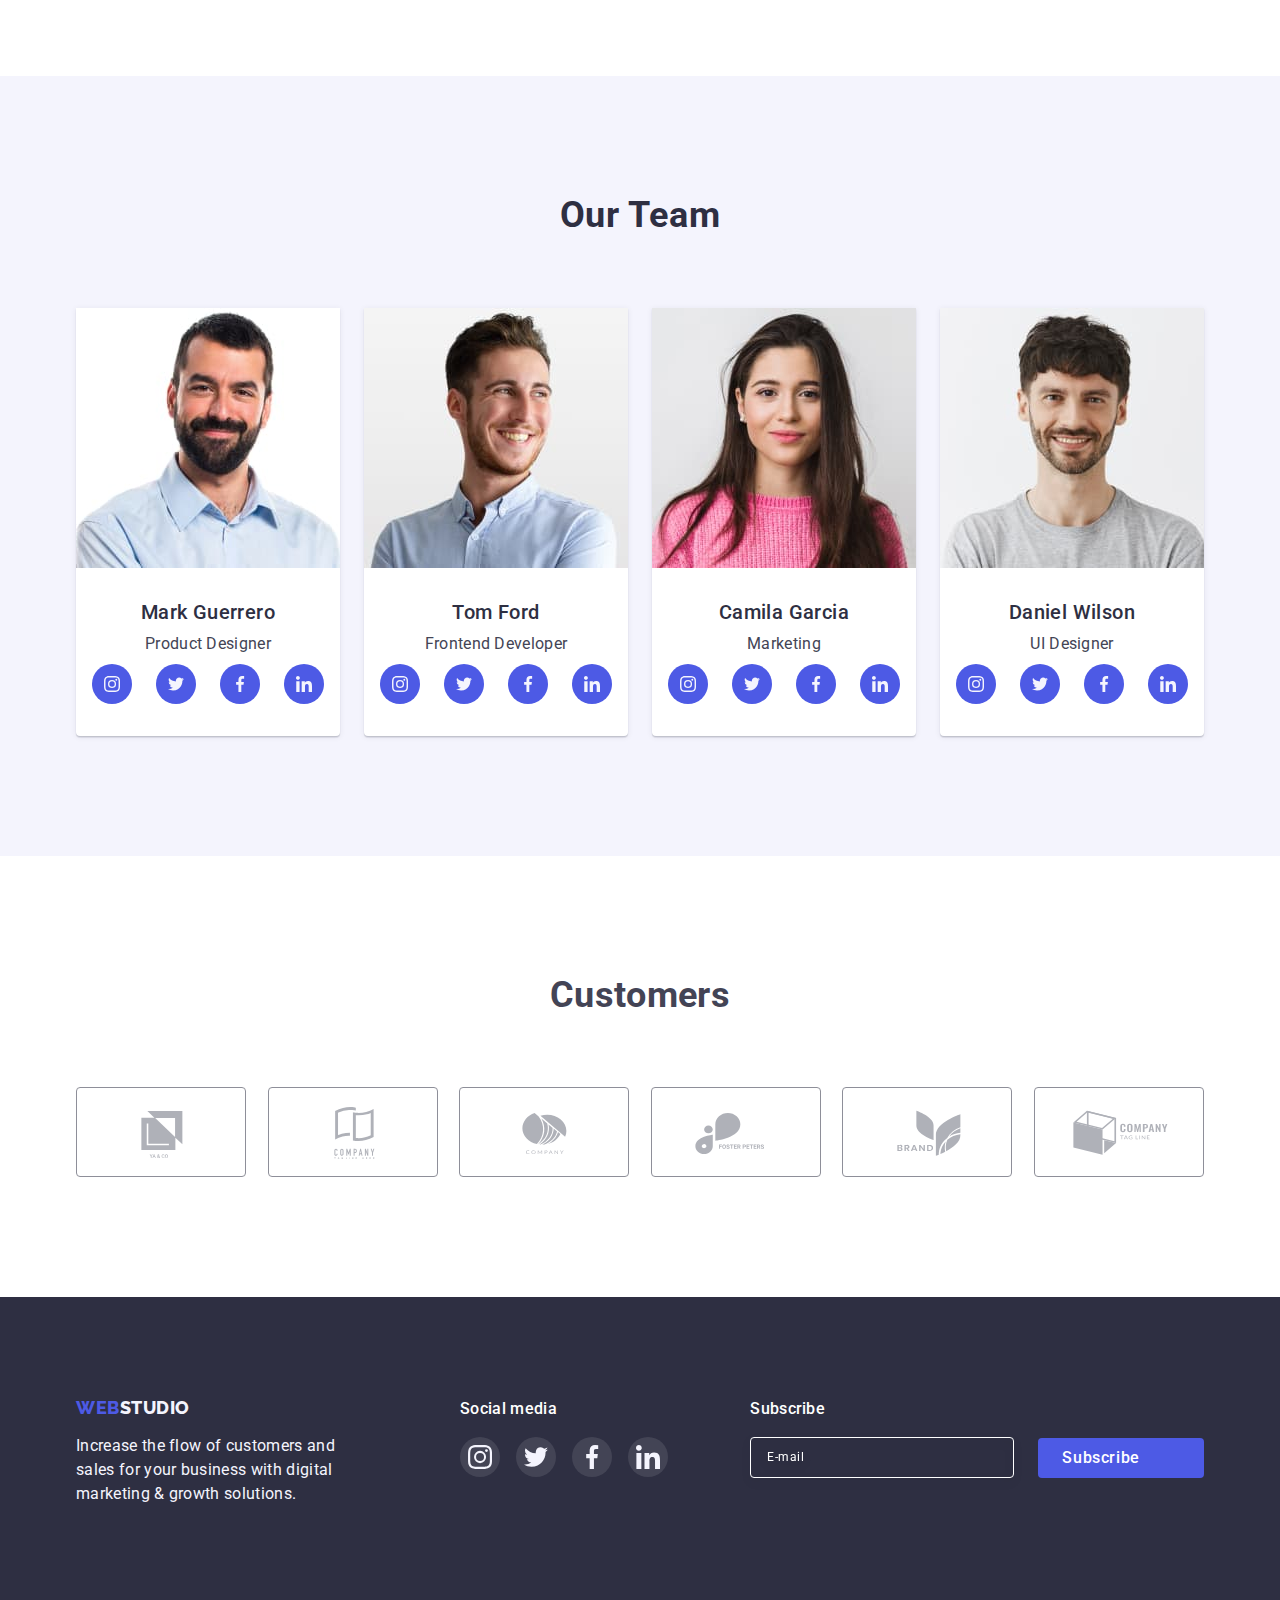
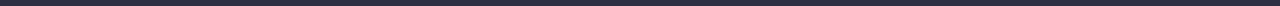
==== commit 7a5ed471: "changed img" ====
--- a/index.html
+++ b/index.html
@@ -45,28 +45,36 @@
                <ul class="features__list list">
                   <li class="features__item">
                      <div class="features__img">
-                        <img src="./images/icons/antenna.svg" alt="antenna" />
+                        <svg width="64" height="64" class="feature-icon">
+                           <use href="./images/feachures-icons.svg#icon-antenna"></use>
+                        </svg>
                      </div>
                      <h3 class="features__title">Strategy</h3>
                      <p class="features__text">Our goal is to identify the business problem to walk away with the perfect and creative solution.</p>
                   </li>
                   <li class="features__item">
                      <div class="features__img">
-                        <img src="./images/icons/clock.svg" alt="clock of punctuality" />
+                        <svg width="64" height="64" class="feature-icon">
+                           <use href="./images/feachures-icons.svg#icon-clock"></use>
+                        </svg>
                      </div>
                      <h3 class="features__title">Punctuality</h3>
                      <p class="features__text">Bring the key message to the brand's audience for the best price within the shortest possible time.</p>
                   </li>
                   <li class="features__item">
                      <div class="features__img">
-                        <img src="./images/icons/diagram.svg" alt="grow diagram" />
+                        <svg width="64" height="64" class="feature-icon">
+                           <use href="./images/feachures-icons.svg#icon-diagram"></use>
+                        </svg>
                      </div>
                      <h3 class="features__title">Diligence</h3>
                      <p class="features__text">Research and confirm brands that present the strongest digital growth opportunities and minimize risk.</p>
                   </li>
                   <li class="features__item">
                      <div class="features__img">
-                        <img src="./images/icons/astronaut.svg" alt="technologies" />
+                        <svg width="64" height="64" class="feature-icon">
+                           <use href="./images/feachures-icons.svg#icon-astronaut"></use>
+                        </svg>
                      </div>
                      <h3 class="features__title">Technologies</h3>
                      <p class="features__text">Design practice focused on digital experiences. We bring forth a deep passion for problem-solving.</p>
@@ -79,13 +87,13 @@
                <h2 class="about-us__title">What are we doing</h2>
                <ul class="list about-us__list">
                   <li class="about-us__item">
-                     <img src="./images/monitor.jpg" alt="statistics on the monitor" width="360" />
+                     <img srcset="./images/about-us/screen.jpg 1x, ./images/about-us/screen-2x.jpg 2x" src="./images/about-us/screen.jpg" class="about-us-img" alt="Computer's screen" width="360" height="300" />
                   </li>
                   <li class="about-us__item">
-                     <img src="./images/application.jpg" alt="application pages" width="360" />
+                     <img srcset="./images/about-us/phones-screens.jpg 1x, ./images/about-us/phones-screens-2x.jpg 2x" src="./images/about-us/phones-screens.jpg" class="about-us-img" alt="Many phone's screens" width="360" height="300" />
                   </li>
                   <li class="about-us__item">
-                     <img src="./images/phone-screen.jpg" alt="article on the phone screen" width="360" />
+                     <img srcset="./images/about-us/laptop-phone.jpg 1x, ./images/about-us/laptop-phone-2x.jpg 2x" src="./images/about-us/laptop-phone.jpg" class="about-us-img" alt="laptop and phone" width="360" height="300" />
                   </li>
                </ul>
             </div>
@@ -95,7 +103,7 @@
                <h2 class="our-team__title">Our Team</h2>
                <ul class="our-team__list list">
                   <li class="our-team__item">
-                     <img class="our-team__item-img" src="./images/mark-guerrero.jpg" alt="mark guerrero product manager" width="264" />
+                     <img srcset="./images/our-team/mark-guerrero.jpg 1x, ./images/our-team/mark-guerrero-2x.jpg 2x" src="./images/our-team/mark-guerrero.jpg" class="our-team__item-img" alt="Photo of Mark Guerrero" width="264" height="260" />
                      <div class="our-team__item-content">
                         <h3 class="our-team__item-title">Mark Guerrero</h3>
                         <p class="our-team__text features__text">Product Designer</p>
@@ -103,28 +111,28 @@
                            <li class="our-team__item-soc-item">
                               <a href="" class="our-team__item-soc-link">
                                  <svg width="16" height="16" class="our-team__item-soc-icon">
-                                    <use href="./images/icons.svg#icon-instagram"></use>
-                                 </svg>
-                              </a>
-                           </li>
-                           <li class="our-team__item-soc-item">
-                              <a href="" class="our-team__item-soc-link">
-                                 <svg width="16" height="16" class="our-team__item-soc-icon">
-                                    <use href="./images/icons.svg#icon-twitter"></use>
-                                 </svg>
-                              </a>
-                           </li>
-                           <li class="our-team__item-soc-item">
-                              <a href="" class="our-team__item-soc-link">
-                                 <svg width="16" height="16" class="our-team__item-soc-icon">
-                                    <use href="./images/icons.svg#icon-facebook"></use>
-                                 </svg>
-                              </a>
-                           </li>
-                           <li class="our-team__item-soc-item">
-                              <a href="" class="our-team__item-soc-link">
-                                 <svg width="16" height="16" class="our-team__item-soc-icon">
-                                    <use href="./images/icons.svg#icon-linkedin"></use>
+                                    <use href="./images/social-icons.svg#icon-instagram"></use>
+                                 </svg>
+                              </a>
+                           </li>
+                           <li class="our-team__item-soc-item">
+                              <a href="" class="our-team__item-soc-link">
+                                 <svg width="16" height="16" class="our-team__item-soc-icon">
+                                    <use href="./images/social-icons.svg#icon-twitter"></use>
+                                 </svg>
+                              </a>
+                           </li>
+                           <li class="our-team__item-soc-item">
+                              <a href="" class="our-team__item-soc-link">
+                                 <svg width="16" height="16" class="our-team__item-soc-icon">
+                                    <use href="./images/social-icons.svg#icon-facebook"></use>
+                                 </svg>
+                              </a>
+                           </li>
+                           <li class="our-team__item-soc-item">
+                              <a href="" class="our-team__item-soc-link">
+                                 <svg width="16" height="16" class="our-team__item-soc-icon">
+                                    <use href="./images/social-icons.svg#icon-linkedin"></use>
                                  </svg>
                               </a>
                            </li>
@@ -132,7 +140,8 @@
                      </div>
                   </li>
                   <li class="our-team__item">
-                     <img class="our-team__item-img" src="./images/tom-ford.jpg" alt="tom ford frontend developer" width="264" />
+                     <img srcset="./images/our-team/tom-ford.jpg 1x, ./images/our-team/tom-ford-2x.jpg 2x" src="./images/our-team/tom-ford.jpg" class="our-team__item-img" alt="Photo of Tom Ford" width="264" height="260">
+                        <div class="team-card-content">
                      <div class="our-team__item-content">
                         <h3 class="our-team__item-title">Tom Ford</h3>
                         <p class="our-team__text features__text">Frontend Developer</p>
@@ -140,28 +149,28 @@
                            <li class="our-team__item-soc-item">
                               <a href="" class="our-team__item-soc-link">
                                  <svg width="16" height="16" class="our-team__item-soc-icon">
-                                    <use href="./images/icons.svg#icon-instagram"></use>
-                                 </svg>
-                              </a>
-                           </li>
-                           <li class="our-team__item-soc-item">
-                              <a href="" class="our-team__item-soc-link">
-                                 <svg width="16" height="16" class="our-team__item-soc-icon">
-                                    <use href="./images/icons.svg#icon-twitter"></use>
-                                 </svg>
-                              </a>
-                           </li>
-                           <li class="our-team__item-soc-item">
-                              <a href="" class="our-team__item-soc-link">
-                                 <svg width="16" height="16" class="our-team__item-soc-icon">
-                                    <use href="./images/icons.svg#icon-facebook"></use>
-                                 </svg>
-                              </a>
-                           </li>
-                           <li class="our-team__item-soc-item">
-                              <a href="" class="our-team__item-soc-link">
-                                 <svg width="16" height="16" class="our-team__item-soc-icon">
-                                    <use href="./images/icons.svg#icon-linkedin"></use>
+                                    <use href="./images/social-icons.svg#icon-instagram"></use>
+                                 </svg>
+                              </a>
+                           </li>
+                           <li class="our-team__item-soc-item">
+                              <a href="" class="our-team__item-soc-link">
+                                 <svg width="16" height="16" class="our-team__item-soc-icon">
+                                    <use href="./images/social-icons.svg#icon-twitter"></use>
+                                 </svg>
+                              </a>
+                           </li>
+                           <li class="our-team__item-soc-item">
+                              <a href="" class="our-team__item-soc-link">
+                                 <svg width="16" height="16" class="our-team__item-soc-icon">
+                                    <use href="./images/social-icons.svg#icon-facebook"></use>
+                                 </svg>
+                              </a>
+                           </li>
+                           <li class="our-team__item-soc-item">
+                              <a href="" class="our-team__item-soc-link">
+                                 <svg width="16" height="16" class="our-team__item-soc-icon">
+                                    <use href="./images/social-icons.svg#icon-linkedin"></use>
                                  </svg>
                               </a>
                            </li>
@@ -169,7 +178,7 @@
                      </div>
                   </li>
                   <li class="our-team__item">
-                     <img class="our-team__item-img" src="./images/camila-garcia.jpg" alt="camila garcia marketing" width="264" />
+                     <img srcset="./images/our-team/camila-garcia.jpg 1x, ./images/our-team/camila-garcia-2x.jpg 2x" src="./images/our-team/camila-garcia.jpg" class="our-team__item-img" alt="Photo of Camila Garcia" width="264" height="260">
                      <div class="our-team__item-content">
                         <h3 class="our-team__item-title">Camila Garcia</h3>
                         <p class="our-team__text features__text">Marketing</p>
@@ -177,28 +186,28 @@
                            <li class="our-team__item-soc-item">
                               <a href="" class="our-team__item-soc-link">
                                  <svg width="16" height="16" class="our-team__item-soc-icon">
-                                    <use href="./images/icons.svg#icon-instagram"></use>
-                                 </svg>
-                              </a>
-                           </li>
-                           <li class="our-team__item-soc-item">
-                              <a href="" class="our-team__item-soc-link">
-                                 <svg width="16" height="16" class="our-team__item-soc-icon">
-                                    <use href="./images/icons.svg#icon-twitter"></use>
-                                 </svg>
-                              </a>
-                           </li>
-                           <li class="our-team__item-soc-item">
-                              <a href="" class="our-team__item-soc-link">
-                                 <svg width="16" height="16" class="our-team__item-soc-icon">
-                                    <use href="./images/icons.svg#icon-facebook"></use>
-                                 </svg>
-                              </a>
-                           </li>
-                           <li class="our-team__item-soc-item">
-                              <a href="" class="our-team__item-soc-link">
-                                 <svg width="16" height="16" class="our-team__item-soc-icon">
-                                    <use href="./images/icons.svg#icon-linkedin"></use>
+                                    <use href="./images/social-icons.svg#icon-instagram"></use>
+                                 </svg>
+                              </a>
+                           </li>
+                           <li class="our-team__item-soc-item">
+                              <a href="" class="our-team__item-soc-link">
+                                 <svg width="16" height="16" class="our-team__item-soc-icon">
+                                    <use href="./images/social-icons.svg#icon-twitter"></use>
+                                 </svg>
+                              </a>
+                           </li>
+                           <li class="our-team__item-soc-item">
+                              <a href="" class="our-team__item-soc-link">
+                                 <svg width="16" height="16" class="our-team__item-soc-icon">
+                                    <use href="./images/social-icons.svg#icon-facebook"></use>
+                                 </svg>
+                              </a>
+                           </li>
+                           <li class="our-team__item-soc-item">
+                              <a href="" class="our-team__item-soc-link">
+                                 <svg width="16" height="16" class="our-team__item-soc-icon">
+                                    <use href="./images/social-icons.svg#icon-linkedin"></use>
                                  </svg>
                               </a>
                            </li>
@@ -206,7 +215,7 @@
                      </div>
                   </li>
                   <li class="our-team__item">
-                     <img class="our-team__item-img" src="./images/daniel-wilson.jpg" alt=" daniel wilson UI manager" width="264" />
+                     <img srcset="./images/our-team/daniel-wilson.jpg 1x, ./images/our-team/daniel-wilson-2x.jpg 2x" src="./images/our-team/daniel-wilson.jpg" class="our-team__item-img" alt="Photo of Daniel Wilson" width="264" height="260">
                      <div class="our-team__item-content">
                         <h3 class="our-team__item-title">Daniel Wilson</h3>
                         <p class="our-team__text features__text">UI Designer</p>
@@ -214,28 +223,28 @@
                            <li class="our-team__item-soc-item">
                               <a href="" class="our-team__item-soc-link">
                                  <svg width="16" height="16" class="our-team__item-soc-icon">
-                                    <use href="./images/icons.svg#icon-instagram"></use>
-                                 </svg>
-                              </a>
-                           </li>
-                           <li class="our-team__item-soc-item">
-                              <a href="" class="our-team__item-soc-link">
-                                 <svg width="16" height="16" class="our-team__item-soc-icon">
-                                    <use href="./images/icons.svg#icon-twitter"></use>
-                                 </svg>
-                              </a>
-                           </li>
-                           <li class="our-team__item-soc-item">
-                              <a href="" class="our-team__item-soc-link">
-                                 <svg width="16" height="16" class="our-team__item-soc-icon">
-                                    <use href="./images/icons.svg#icon-facebook"></use>
-                                 </svg>
-                              </a>
-                           </li>
-                           <li class="our-team__item-soc-item">
-                              <a href="" class="our-team__item-soc-link">
-                                 <svg width="16" height="16" class="our-team__item-soc-icon">
-                                    <use href="./images/icons.svg#icon-linkedin"></use>
+                                    <use href="./images/social-icons.svg#icon-instagram"></use>
+                                 </svg>
+                              </a>
+                           </li>
+                           <li class="our-team__item-soc-item">
+                              <a href="" class="our-team__item-soc-link">
+                                 <svg width="16" height="16" class="our-team__item-soc-icon">
+                                    <use href="./images/social-icons.svg#icon-twitter"></use>
+                                 </svg>
+                              </a>
+                           </li>
+                           <li class="our-team__item-soc-item">
+                              <a href="" class="our-team__item-soc-link">
+                                 <svg width="16" height="16" class="our-team__item-soc-icon">
+                                    <use href="./images/social-icons.svg#icon-facebook"></use>
+                                 </svg>
+                              </a>
+                           </li>
+                           <li class="our-team__item-soc-item">
+                              <a href="" class="our-team__item-soc-link">
+                                 <svg width="16" height="16" class="our-team__item-soc-icon">
+                                    <use href="./images/social-icons.svg#icon-linkedin"></use>
                                  </svg>
                               </a>
                            </li>
@@ -252,42 +261,42 @@
                   <li class="customers__item">
                      <a href="" class="customers__link">
                         <svg width="104" height="56" class="customers__icon">
-                           <use href="./images/icons.svg#icon-ya-co"></use>
-                        </svg>
-                     </a>
-                  </li>
-                  <li class="customers__item">
-                     <a href="" class="customers__link">
-                        <svg width="104" height="56" class="customers__icon">
-                           <use href="./images/icons.svg#icon-tagline-company"></use>
-                        </svg>
-                     </a>
-                  </li>
-                  <li class="customers__item">
-                     <a href="" class="customers__link">
-                        <svg width="104" height="56" class="customers__icon">
-                           <use href="./images/icons.svg#icon-company"></use>
-                        </svg>
-                     </a>
-                  </li>
-                  <li class="customers__item">
-                     <a href="" class="customers__link">
-                        <svg width="104" height="56" class="customers__icon">
-                           <use href="./images/icons.svg#icon-foster-peters"></use>
-                        </svg>
-                     </a>
-                  </li>
-                  <li class="customers__item">
-                     <a href="" class="customers__link">
-                        <svg width="104" height="56" class="customers__icon">
-                           <use href="./images/icons.svg#icon-brand"></use>
-                        </svg>
-                     </a>
-                  </li>
-                  <li class="customers__item">
-                     <a href="" class="customers__link">
-                        <svg width="104" height="56" class="customers__icon">
-                           <use href="./images/icons.svg#icon-tagline"></use>
+                           <use href="./images/customers-icons.svg#icon-customer-1"></use>
+                        </svg>
+                     </a>
+                  </li>
+                  <li class="customers__item">
+                     <a href="" class="customers__link">
+                        <svg width="104" height="56" class="customers__icon">
+                           <use href="./images/customers-icons.svg#icon-customer-2"></use>
+                        </svg>
+                     </a>
+                  </li>
+                  <li class="customers__item">
+                     <a href="" class="customers__link">
+                        <svg width="104" height="56" class="customers__icon">
+                           <use href="./images/customers-icons.svg#icon-customer-3"></use>
+                        </svg>
+                     </a>
+                  </li>
+                  <li class="customers__item">
+                     <a href="" class="customers__link">
+                        <svg width="104" height="56" class="customers__icon">
+                           <use href="./images/customers-icons.svg#icon-customer-4"></use>
+                        </svg>
+                     </a>
+                  </li>
+                  <li class="customers__item">
+                     <a href="" class="customers__link">
+                        <svg width="104" height="56" class="customers__icon">
+                           <use href="./images/customers-icons.svg#icon-customer-5"></use>
+                        </svg>
+                     </a>
+                  </li>
+                  <li class="customers__item">
+                     <a href="" class="customers__link">
+                        <svg width="104" height="56" class="customers__icon">
+                           <use href="./images/customers-icons.svg#icon-customer-6"></use>
                         </svg>
                      </a>
                   </li>
@@ -308,28 +317,28 @@
                   <li class="footer__item">
                      <a href="" class="footer__link">
                         <svg width="24" height="24" class="footer__icon">
-                           <use href="./images/icons.svg#icon-instagram"></use>
+                           <use class="footer-social-icon" href="./images/social-icons.svg#icon-instagram"></use>
                         </svg>
                      </a>
                   </li>
                   <li class="footer__item">
                      <a href="" class="footer__link">
                         <svg width="24" height="24" class="footer__icon">
-                           <use href="./images/icons.svg#icon-twitter"></use>
+                           <use href="./images/social-icons.svg#icon-twitter"></use>
                         </svg>
                      </a>
                   </li>
                   <li class="footer__item">
                      <a href="" class="footer__link">
                         <svg width="24" height="24" class="footer__icon">
-                           <use href="./images/icons.svg#icon-facebook"></use>
+                           <use href="./images/social-icons.svg#icon-facebook"></use>
                         </svg>
                      </a>
                   </li>
                   <li class="footer__item">
                      <a href="" class="footer__link">
                         <svg width="24" height="24" class="footer__icon">
-                           <use href="./images/icons.svg#icon-linkedin"></use>
+                           <use href="./images/social-icons.svg#icon-linkedin"></use>
                         </svg>
                      </a>
                   </li>
@@ -354,7 +363,7 @@
          <div class="modal">
             <button type="button" class="modal-close" data-modal-close>
                <svg class="modal-close-icon" width="8" height="8">
-                  <use href="./images/icons.svg#icon-close"></use>
+                  <use href="./images/social-icons.svg#icon-x-button"></use>
                </svg>
             </button>
             <p class="modal-title" title="Modal title">Leave your contacts and we will call you back</p>
@@ -365,7 +374,7 @@
                   <div class="modal-input-wrap">
                      <input class="modal-input" type="text" name="user-name" id="user-name" required />
                      <svg class="modal-input-icon" width="12" height="12">
-                        <use href="./images/icons.svg#icon-user"></use>
+                        <use href="./images/modal/icons.svg#icon-user"></use>
                      </svg>
                   </div>
                </div>
@@ -375,7 +384,7 @@
                   <div class="modal-input-wrap">
                      <input class="modal-input" type="tel" name="user-phone" id="user-phone" title="+380 (00) 000-00-00" required />
                      <svg class="modal-input-icon" width="12" height="12">
-                        <use href="./images/icons.svg#icon-phone"></use>
+                        <use href="./images/modal/icons.svg#icon-phone"></use>
                      </svg>
                   </div>
                </div>
@@ -385,7 +394,7 @@
                   <div class="modal-input-wrap">
                      <input class="modal-input" type="email" name="user-email" id="user-email" required />
                      <svg class="modal-input-icon" width="12" height="12">
-                        <use href="./images/icons.svg#icon-mail"></use>
+                        <use href="./images/modal/icons.svg#icon-email"></use>
                      </svg>
                   </div>
                </div>
@@ -400,7 +409,7 @@
                   <label class="check-text" for="privacy">
                      <span>
                         <svg class="check-icon" width="10" height="8">
-                           <use href="./images/icons.svg#icon-tick"></use>
+                           <use href="./images/modal/icons.svg#icon-tick"></use>
                         </svg>
                      </span>
                      I accept the terms and conditions of the <a href="">Privacy Policy</a>
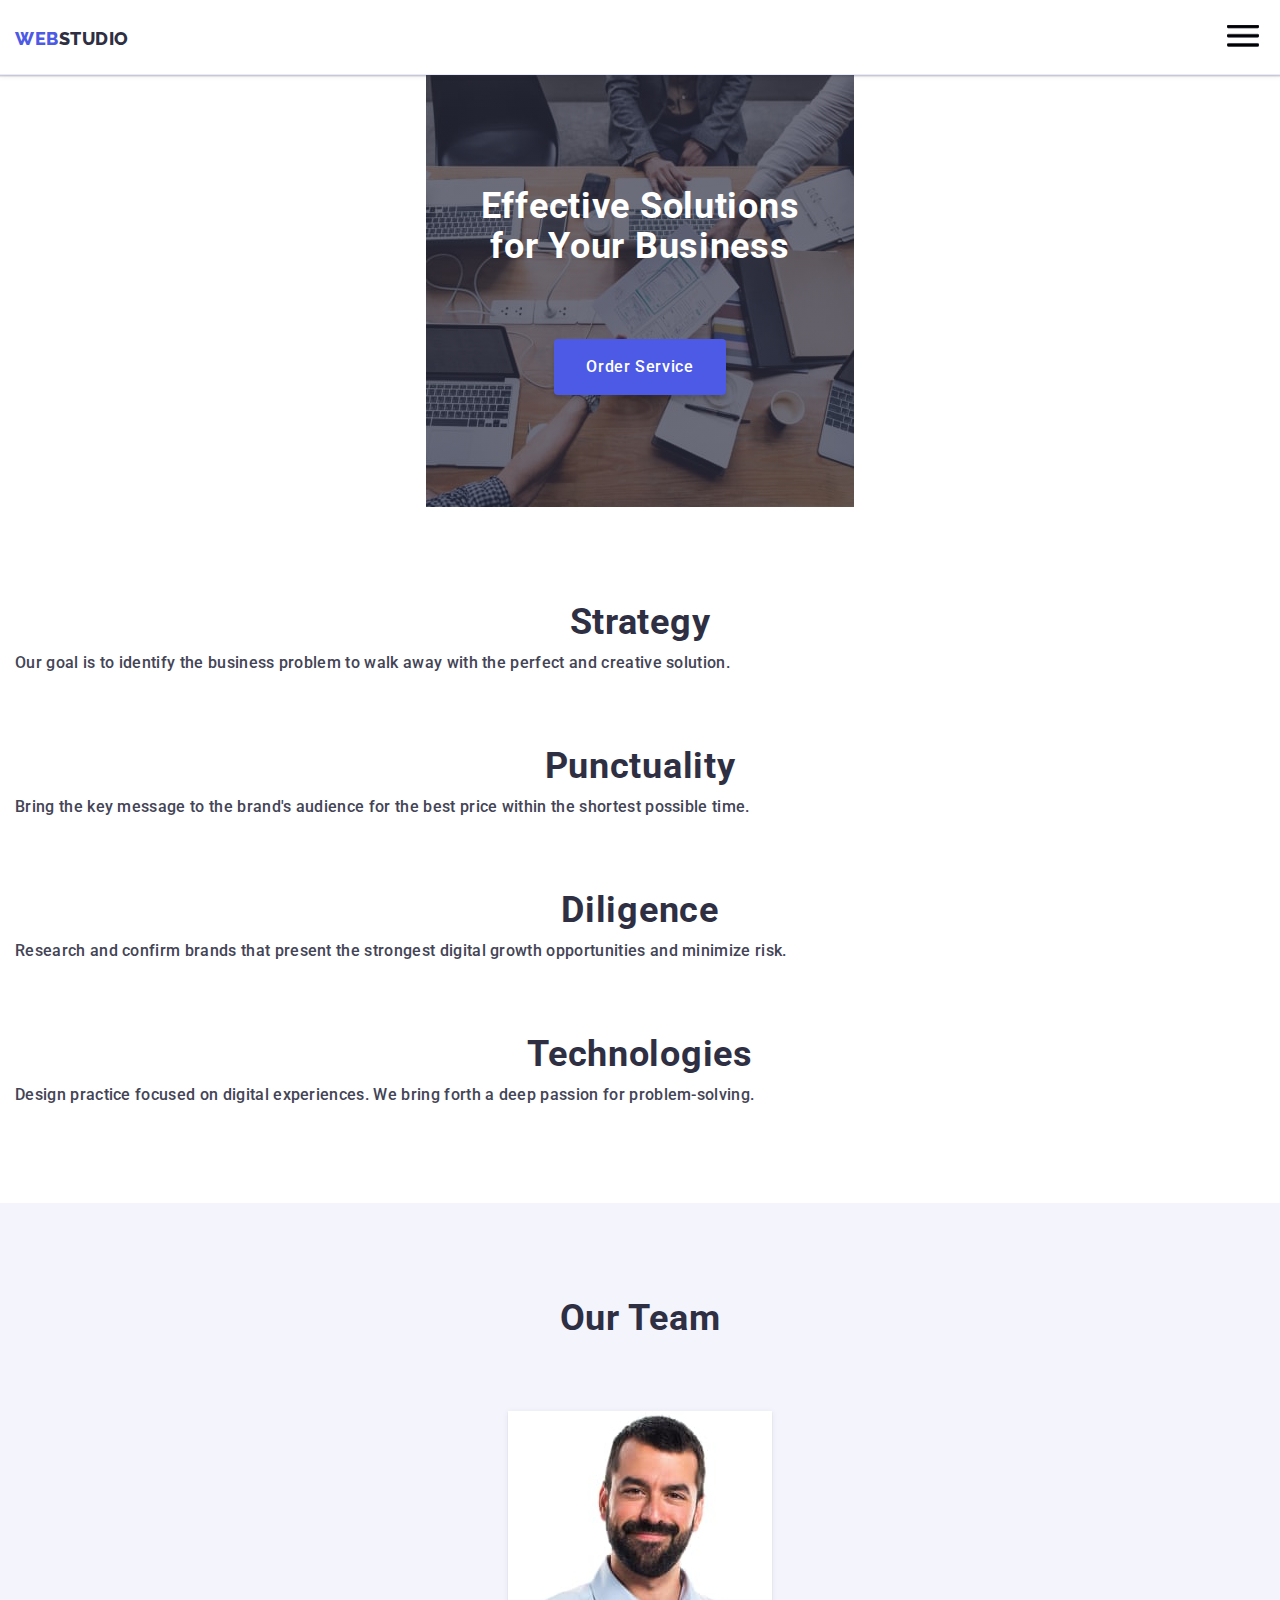
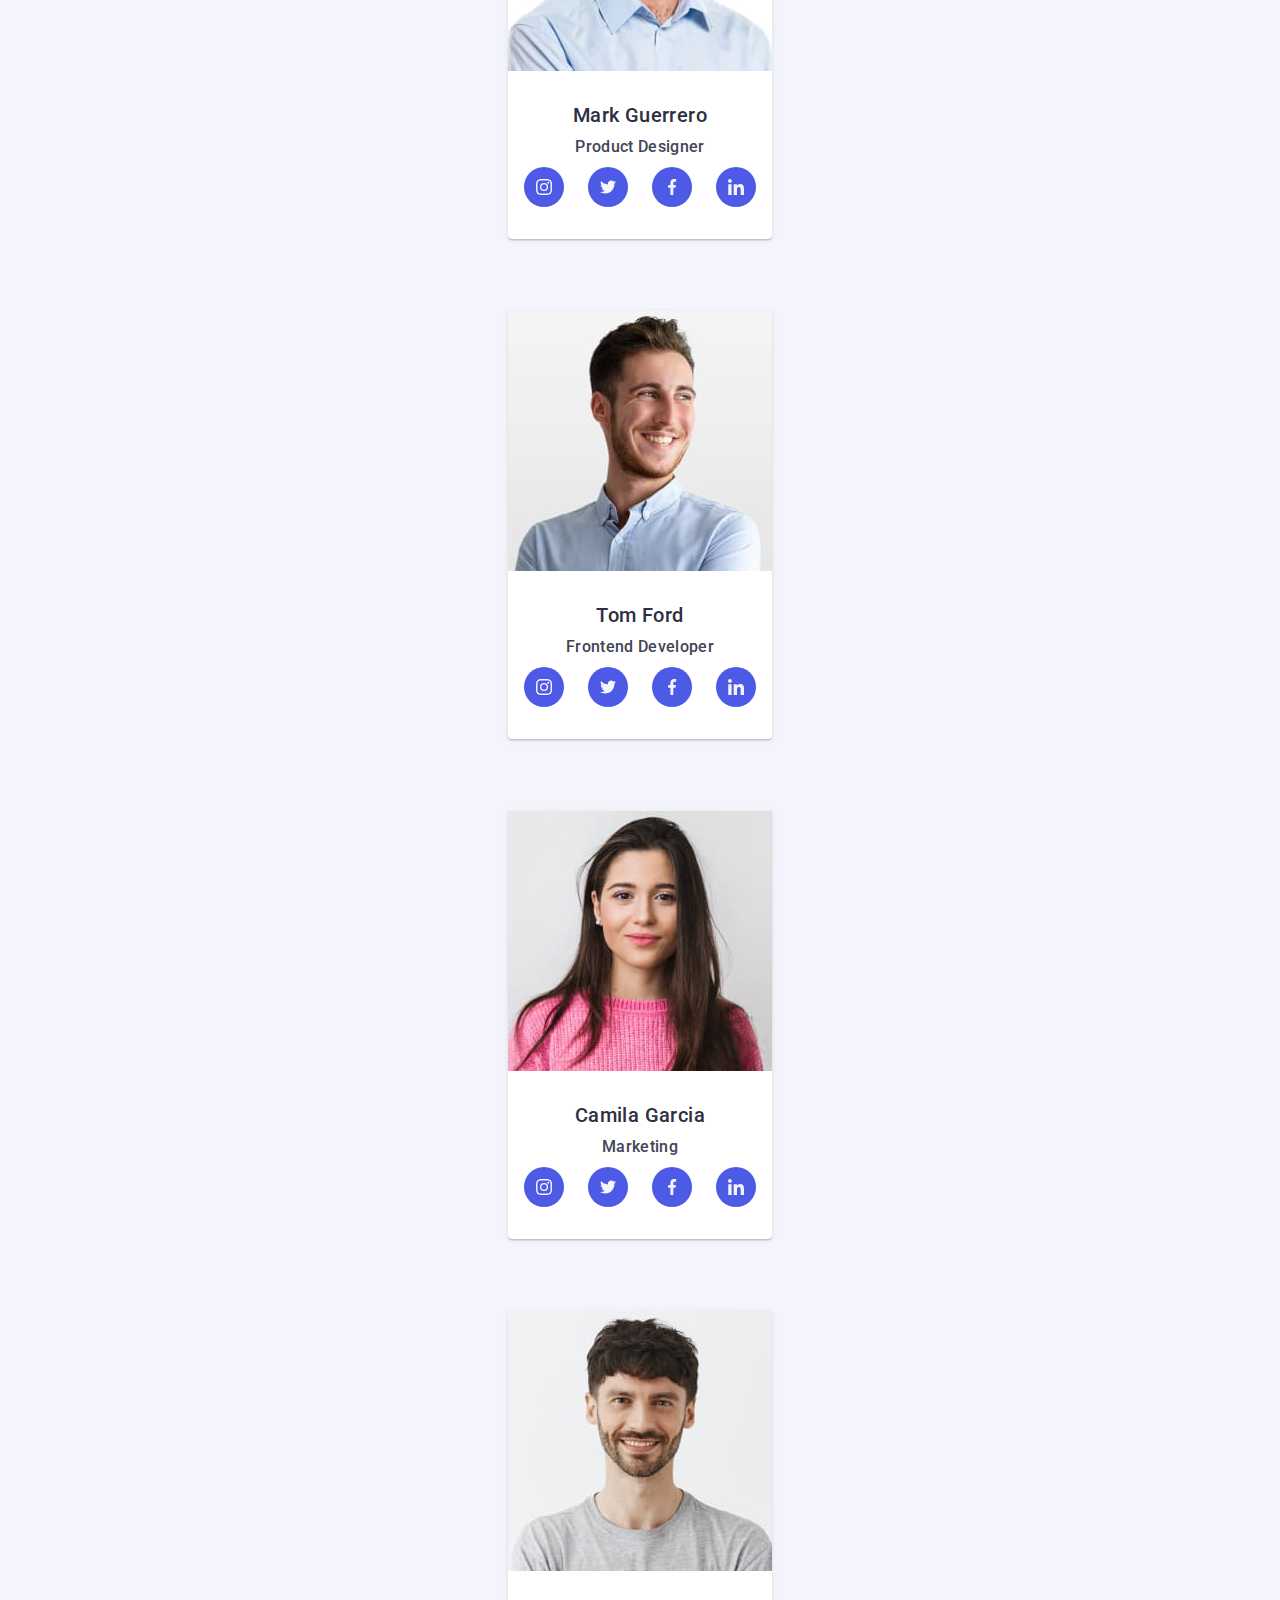
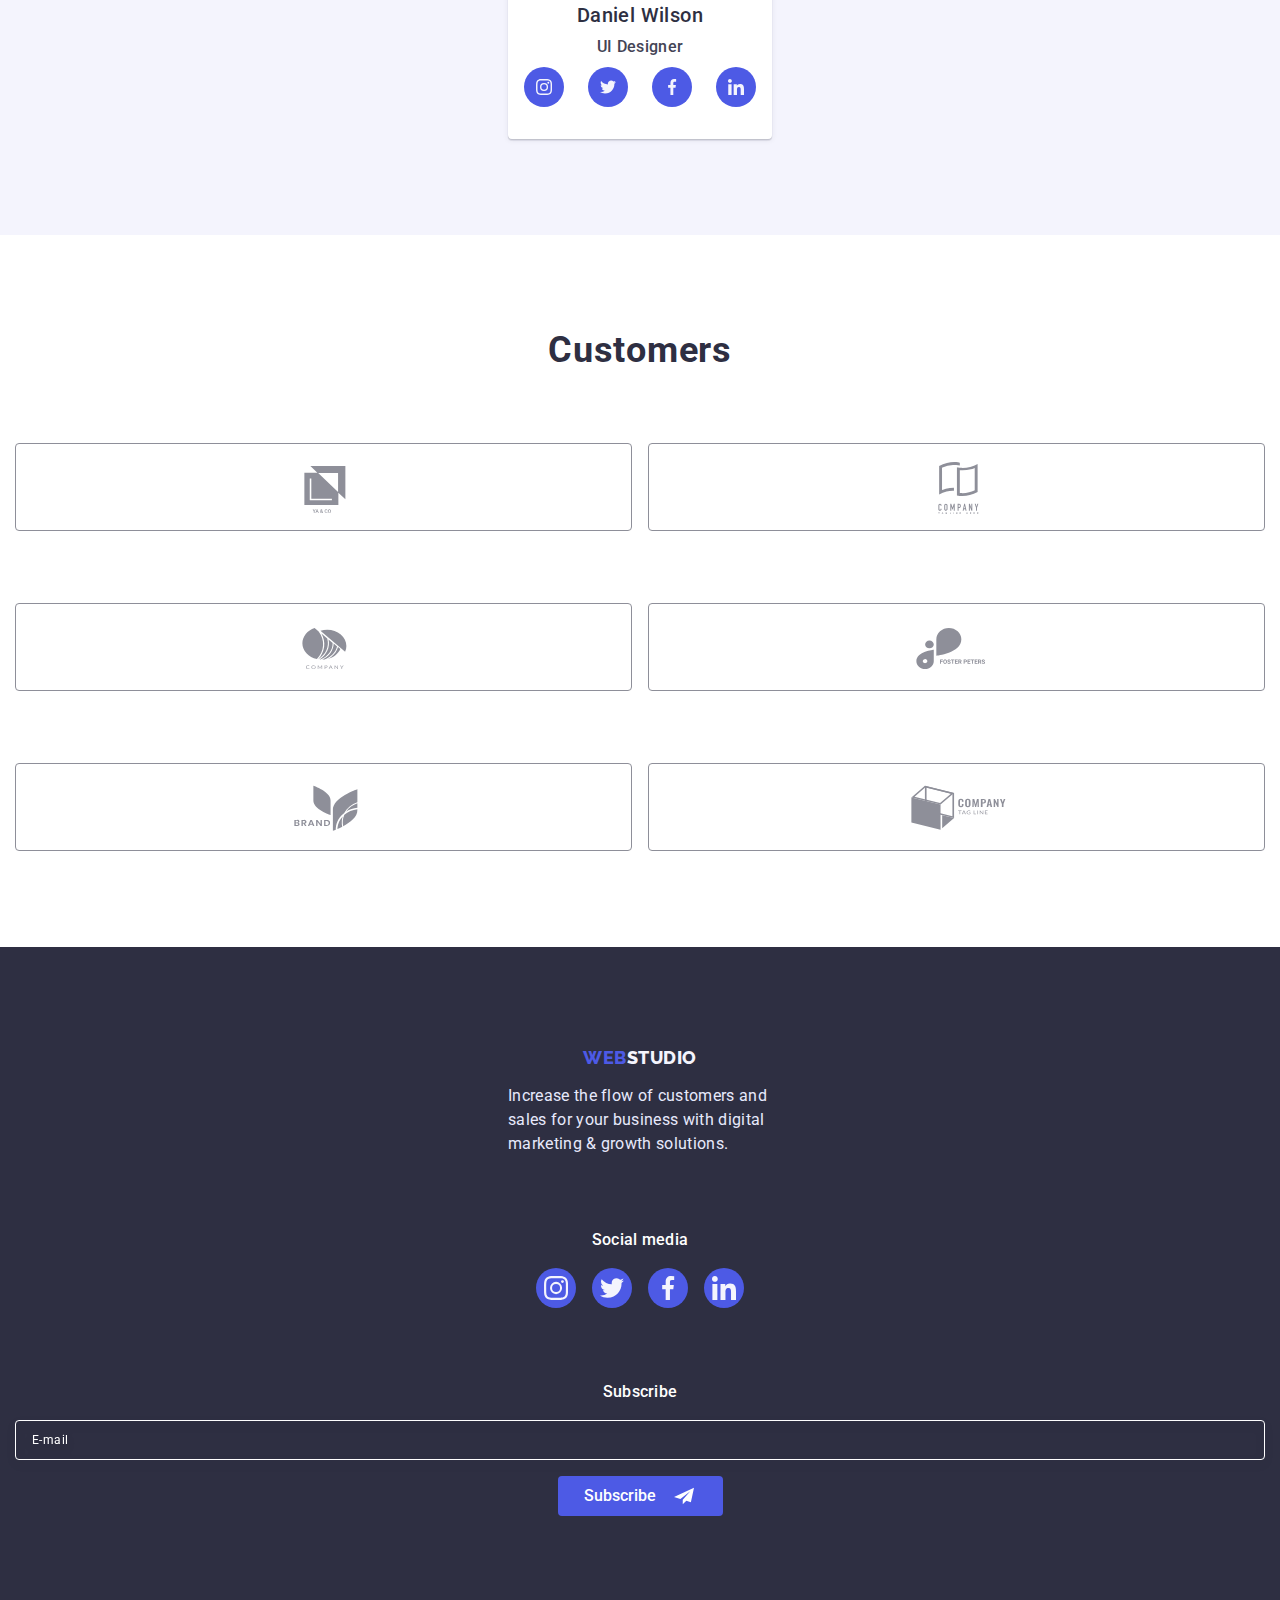
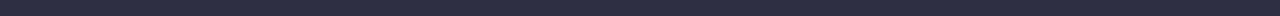
==== commit 20ccd9ce: "finished mobie first adaptive" ====
--- a/index.html
+++ b/index.html
@@ -18,28 +18,97 @@
             <nav class="header__nav">
                <a href="./index.html" class="header__logo link">Web<span>Studio</span></a>
                <ul class="header__menu-list list">
-                  <li class="header__menu-item active"><a href="./index.html" class="header__menu-link link">Studio</a></li>
-                  <li class="header__menu-item"><a href="./portfolio.html" class="header__menu-link link">Portfolio</a></li>
+                  <li class="header__menu-item active">
+                     <a href="./index.html" class="header__menu-link link">Studio</a>
+                  </li>
+                  <li class="header__menu-item">
+                     <a href="./portfolio.html" class="header__menu-link link">Portfolio</a>
+                  </li>
                   <li class="header__menu-item"><a href="" class="header__menu-link link">Contacts</a></li>
                </ul>
             </nav>
             <address class="header__contacts">
                <ul class="list header__contacts-list">
-                  <li class="header__contacts-item"><a href="mailto:info@devstudio.com" class="header__contacts-link link">info@devstudio.com</a></li>
-                  <li class="header__contacts-item"><a href="tel:+110001111111" class="header__contacts-link link">+11 (000) 111-11-11</a></li>
+                  <li class="header__contacts-item">
+                     <a href="mailto:info@devstudio.com" class="header__contacts-link link">info@devstudio.com</a>
+                  </li>
+                  <li class="header__contacts-item">
+                     <a href="tel:+110001111111" class="header__contacts-link link">+11 (000) 111-11-11</a>
+                  </li>
                </ul>
             </address>
+            <button type="button" class="btn-open-menu" data-menu-open>
+               <svg class="icon-open-menu" width="32" height="22">
+                  <use href="./images/modal/icons.svg#icon-hamburger"></use>
+               </svg>
+            </button>
+         </div>
+         <div class="mob-menu is-hidden" data-menu>
+            <div>
+               <button type="button" class="btn-close-menu" data-menu-close>
+                  <svg class="icon-close-menu" width="8" height="8">
+                     <use href="./images/social-icons.svg#icon-x-button"></use>
+                  </svg>
+               </button>
+               <ul class="mob-nav-list list">
+                  <li class="mob-nav-item"><a class="mob-nav-link link active" href="./index.html">Studio</a></li>
+                  <li class="mob-nav-item">
+                     <a class="mob-nav-link link" href="./portfolio.html">Portfolio</a>
+                  </li>
+                  <li class="mob-nav-item"><a class="mob-nav-link link" href="">Contacts</a></li>
+               </ul>
+            </div>
+            <div>
+               <ul class="mob-menu-list list">
+                  <li class="mob-menu-item">
+                     <a class="menu-tel link" href="tel:+110001111111">+11 (000) 111-11-11</a>
+                  </li>
+                  <li class="mob-menu-item">
+                     <a class="menu-email link" href="mailto:info@devstudio.com">info@devstudio.com</a>
+                  </li>
+               </ul>
+               <ul class="mob-soc-list list">
+                  <li class="mob-soc-item item">
+                     <a href="" class="mob-soc-link link">
+                        <svg width="24" height="24" class="mob-soc-icon">
+                           <use href="./images/social-icons.svg#icon-instagram"></use>
+                        </svg>
+                     </a>
+                  </li>
+                  <li class="mob-soc-item item">
+                     <a href="" class="mob-soc-link link">
+                        <svg width="24" height="24" class="mob-soc-icon">
+                           <use href="./images/social-icons.svg#icon-twitter"></use>
+                        </svg>
+                     </a>
+                  </li>
+                  <li class="mob-soc-item item">
+                     <a href="" class="mob-soc-link link">
+                        <svg width="24" height="24" class="mob-soc-icon">
+                           <use href="./images/social-icons.svg#icon-facebook"></use>
+                        </svg>
+                     </a>
+                  </li>
+                  <li class="mob-soc-item item">
+                     <a href="" class="mob-soc-link link">
+                        <svg width="24" height="24" class="mob-soc-icon">
+                           <use href="./images/social-icons.svg#icon-linkedin"></use>
+                        </svg>
+                     </a>
+                  </li>
+               </ul>
+            </div>
          </div>
       </header>
       <!-- main -->
       <main>
-         <section class="hero">
+         <section class="hero section">
             <div class="container hero__container">
                <h1 class="hero__title">Effective Solutions for Your Business</h1>
                <button type="button" class="hero__button" data-modal-open>Order Service</button>
             </div>
          </section>
-         <section class="features">
+         <section class="features section">
             <div class="container">
                <h2 class="features__title" hidden>features</h2>
                <ul class="features__list list">
@@ -82,7 +151,7 @@
                </ul>
             </div>
          </section>
-         <section class="about-us">
+         <section class="about-us section">
             <div class="container">
                <h2 class="about-us__title">What are we doing</h2>
                <ul class="list about-us__list">
@@ -98,9 +167,9 @@
                </ul>
             </div>
          </section>
-         <section class="our-team">
+         <section class="our-team section">
             <div class="container">
-               <h2 class="our-team__title">Our Team</h2>
+               <h2 class="our-team__title subtitle">Our Team</h2>
                <ul class="our-team__list list">
                   <li class="our-team__item">
                      <img srcset="./images/our-team/mark-guerrero.jpg 1x, ./images/our-team/mark-guerrero-2x.jpg 2x" src="./images/our-team/mark-guerrero.jpg" class="our-team__item-img" alt="Photo of Mark Guerrero" width="264" height="260" />
@@ -140,8 +209,7 @@
                      </div>
                   </li>
                   <li class="our-team__item">
-                     <img srcset="./images/our-team/tom-ford.jpg 1x, ./images/our-team/tom-ford-2x.jpg 2x" src="./images/our-team/tom-ford.jpg" class="our-team__item-img" alt="Photo of Tom Ford" width="264" height="260">
-                        <div class="team-card-content">
+                     <img srcset="./images/our-team/tom-ford.jpg 1x, ./images/our-team/tom-ford-2x.jpg 2x" src="./images/our-team/tom-ford.jpg" class="our-team__item-img" alt="Photo of Tom Ford" width="264" height="260" />
                      <div class="our-team__item-content">
                         <h3 class="our-team__item-title">Tom Ford</h3>
                         <p class="our-team__text features__text">Frontend Developer</p>
@@ -178,7 +246,7 @@
                      </div>
                   </li>
                   <li class="our-team__item">
-                     <img srcset="./images/our-team/camila-garcia.jpg 1x, ./images/our-team/camila-garcia-2x.jpg 2x" src="./images/our-team/camila-garcia.jpg" class="our-team__item-img" alt="Photo of Camila Garcia" width="264" height="260">
+                     <img srcset="./images/our-team/camila-garcia.jpg 1x, ./images/our-team/camila-garcia-2x.jpg 2x" src="./images/our-team/camila-garcia.jpg" class="our-team__item-img" alt="Photo of Camila Garcia" width="264" height="260" />
                      <div class="our-team__item-content">
                         <h3 class="our-team__item-title">Camila Garcia</h3>
                         <p class="our-team__text features__text">Marketing</p>
@@ -215,7 +283,7 @@
                      </div>
                   </li>
                   <li class="our-team__item">
-                     <img srcset="./images/our-team/daniel-wilson.jpg 1x, ./images/our-team/daniel-wilson-2x.jpg 2x" src="./images/our-team/daniel-wilson.jpg" class="our-team__item-img" alt="Photo of Daniel Wilson" width="264" height="260">
+                     <img srcset="./images/our-team/daniel-wilson.jpg 1x, ./images/our-team/daniel-wilson-2x.jpg 2x" src="./images/our-team/daniel-wilson.jpg" class="our-team__item-img" alt="Photo of Daniel Wilson" width="264" height="260" />
                      <div class="our-team__item-content">
                         <h3 class="our-team__item-title">Daniel Wilson</h3>
                         <p class="our-team__text features__text">UI Designer</p>
@@ -254,9 +322,9 @@
                </ul>
             </div>
          </section>
-         <section class="customers">
+         <section class="customers section">
             <div class="container">
-               <h2 class="customers__title">Customers</h2>
+               <h2 class="customers__title subtitle">Customers</h2>
                <ul class="customers__list list">
                   <li class="customers__item">
                      <a href="" class="customers__link">
@@ -351,7 +419,7 @@
                   <button class="footer__form-button" type="submit">
                      <span>Subscribe</span>
                      <svg class="footer__form-icon" width="24" height="20">
-                        <use href="./images/icons.svg#icon-telegram"></use>
+                        <use href="./images/modal-icons.svg#icon-plane"></use>
                      </svg>
                   </button>
                </form>
@@ -362,63 +430,57 @@
       <div class="backdrop is-hidden" data-modal>
          <div class="modal">
             <button type="button" class="modal-close" data-modal-close>
-               <svg class="modal-close-icon" width="8" height="8">
+               <svg width="8" height="8" class="modal-close-icon">
                   <use href="./images/social-icons.svg#icon-x-button"></use>
                </svg>
             </button>
-            <p class="modal-title" title="Modal title">Leave your contacts and we will call you back</p>
+
             <form class="modal-form">
-               <!-- field user name-->
-               <div class="modal-field">
-                  <label class="modal-label-text" for="user-name">Name</label>
-                  <div class="modal-input-wrap">
-                     <input class="modal-input" type="text" name="user-name" id="user-name" required />
-                     <svg class="modal-input-icon" width="12" height="12">
-                        <use href="./images/modal/icons.svg#icon-user"></use>
+               <p class="modal-form-text">Leave your contacts and we will call you back</p>
+               <div class="input-wraper">
+                  <label class="modal-form-label" for="text">Name</label>
+                  <div class="input-icon-wrap">
+                     <input type="text" name="name" class="modal-form-input" id="text" required />
+                     <svg class="modal-input-icon" width="18" height="24">
+                        <use href="./images/modal-icons.svg#icon-modal-person-black"></use>
                      </svg>
                   </div>
                </div>
-               <!-- field user phone -->
-               <div class="modal-field">
-                  <label class="modal-label-text" for="user-phone">Phone</label>
-                  <div class="modal-input-wrap">
-                     <input class="modal-input" type="tel" name="user-phone" id="user-phone" title="+380 (00) 000-00-00" required />
-                     <svg class="modal-input-icon" width="12" height="12">
-                        <use href="./images/modal/icons.svg#icon-phone"></use>
+
+               <div class="input-wraper">
+                  <label class="modal-form-label" for="phone">Phone</label>
+                  <div class="input-icon-wrap">
+                     <input type="tel" name="phone" class="modal-form-input" id="phone" required />
+                     <svg class="modal-input-icon" width="18" height="24">
+                        <use href="./images/modal-icons.svg#icon-modal-phone-black"></use>
                      </svg>
                   </div>
                </div>
-               <!-- field user email -->
-               <div class="modal-field">
-                  <label class="modal-label-text" for="user-email">Email</label>
-                  <div class="modal-input-wrap">
-                     <input class="modal-input" type="email" name="user-email" id="user-email" required />
-                     <svg class="modal-input-icon" width="12" height="12">
-                        <use href="./images/modal/icons.svg#icon-email"></use>
+
+               <div class="input-wraper">
+                  <label class="modal-form-label" for="email">Email</label>
+                  <div class="input-icon-wrap">
+                     <input type="email" name="email" class="modal-form-input" id="email" />
+                     <svg class="modal-input-icon" width="18" height="24">
+                        <use href="./images/modal-icons.svg#icon-modal-email-black"></use>
                      </svg>
                   </div>
                </div>
-               <!-- field user comment -->
-               <div class="modal-field modal-field-comment">
-                  <label class="modal-label-text" for="user-comment">Comment</label>
-                  <textarea class="modal-textarea" id="user-comment" name="user-comment" placeholder="Text input"></textarea>
+
+               <div class="textarea-wraper">
+                  <label class="modal-form-label" for="usar-comment">Comment</label>
+                  <textarea class="modal-textarea" name="comment" id="usar-comment" placeholder="Text input"></textarea>
                </div>
-               <!-- field user privacy -->
-               <div class="modal-field modal-field-privacy">
-                  <input class="modal-check visually-hidden" id="privacy" name="user-privacy" type="checkbox" value="true" />
-                  <label class="check-text" for="privacy">
-                     <span>
-                        <svg class="check-icon" width="10" height="8">
-                           <use href="./images/modal/icons.svg#icon-tick"></use>
-                        </svg>
-                     </span>
-                     I accept the terms and conditions of the <a href="">Privacy Policy</a>
-                  </label>
+
+               <div class="checkbox-wraper">
+                  <input type="checkbox" name="user-privacy" class="modal-check visually-hidden" id="privacy" value="true" />
+                  <label for="privacy" class="check-text">I accept the terms and conditions of the<a href="" class="privacy-link">Privacy Policy</a> </label>
                </div>
-               <button class="modal-button" type="submit">Send</button>
+               <button type="submit" class="send-btn">Send</button>
             </form>
          </div>
       </div>
       <script src="./js/modal.js"></script>
+      <script src="./js/menu.js"></script>
    </body>
 </html>
--- a/css/styles.css
+++ b/css/styles.css
@@ -1,3 +1,20 @@
+:root {
+   --logo-btn-color: #4d5ae5;
+   --hover-color: #404bbf;
+   --accent-color: #2e2f42;
+   --color-green: #31d0aa;
+   --main-color: #434455;
+   --color-light-slate: #8e8f99;
+   --color-footer-text: #e7e9fc;
+   --color-accent-footer: #f4f4fd;
+   --color-white: #ffffff;
+   --color-navy-blue-modal: #2e2f42;
+   --color-grey: #2e2f42;
+   --gap-8: 8px;
+   --gap-24: 24px;
+   --gap-40: 40px;
+}
+
 p,
 h1,
 h2,
@@ -17,18 +34,40 @@
    cursor: pointer;
 }
 
-address {
-   font-style: normal;
-}
-
-body {
-   font-family: 'Open Sans', sans-serif;
-}
-
 img {
    display: block;
    width: 100%;
    height: auto;
+}
+
+.list {
+   list-style: none;
+}
+
+.link {
+   text-decoration: none;
+}
+
+.container {
+   width: 100%;
+   padding-right: 15px;
+   padding-left: 15px;
+   margin: 0 auto;
+}
+
+.section {
+   padding-top: 96px;
+   padding-bottom: 96px;
+}
+
+.subtitle {
+   font-size: 36px;
+   line-height: 1.11;
+   text-align: center;
+   letter-spacing: 0.02em;
+   text-transform: capitalize;
+   color: var(--accent-color);
+   margin-bottom: 72px;
 }
 
 .visually-hidden {
@@ -38,54 +77,25 @@
    margin: -1px;
    border: 0;
    padding: 0;
-
    white-space: nowrap;
    clip-path: inset(100%);
    clip: rect(0 0 0 0);
    overflow: hidden;
 }
 
-.container {
-   max-width: 1158px;
-   padding: 0 15px;
-   margin: 0 auto;
-}
-
-:root {
-   --clr-iris: #4d5ae5;
-   --clr-ocean: #404bbf;
-   --clr-navy-blue: #2e2f42;
-   --clr-green: #31d0aa;
-   --clr-slate: #434455;
-   --clr-light-slate: #8e8f99;
-   --clr-cornflower: #e7e9fc;
-   --clr-cloud: #f4f4fd;
-   --clr-dairy: #fcfcfc;
-   --clr-navy-blue-modal: rgba(46, 47, 66, 0.4);
-   --clr-grey: rgba(46, 47, 66, 0.7);
-}
-
 body {
    font-family: 'Roboto', sans-serif;
-   font-size: 16px;
-   font-weight: 400;
-   line-height: 1.5;
-   letter-spacing: 0.02em;
-   color: var(--clr-slate);
-}
-
-.link {
-   text-decoration: none;
-}
-
-.list {
-   list-style: none;
-}
-
-/* HEADER */
+   color: var(--main-color);
+}
+
+/***** HEADER *****/
 
 .header {
-   border-bottom: 1px solid #e7e9fc;
+   position: relative;
+   padding-top: 24px;
+   padding-bottom: 22px;
+   border-bottom: 1px solid var(--color-footer-text);
+   box-shadow: 0px 2px 1px rgba(46, 47, 66, 0.08), 0px 1px 1px rgba(46, 47, 66, 0.16), 0px 1px 6px rgba(46, 47, 66, 0.08);
 }
 
 .header__content {
@@ -99,582 +109,514 @@
    align-items: center;
 }
 
+.header__nav > .header__logo {
+   margin-right: 76px;
+}
+
 .header__logo {
-   margin: 0 76px 0 0;
    font-family: 'Raleway', sans-serif;
+   font-weight: 800;
    font-size: 18px;
-   font-weight: 800;
    line-height: 1.17;
    letter-spacing: 0.03em;
    text-transform: uppercase;
-   color: var(--clr-iris);
+   color: var(--logo-btn-color);
 }
 
 .header__logo span {
-   color: var(--clr-navy-blue);
+   color: var(--accent-color);
 }
 
 .header__menu-list {
-   display: flex;
-}
-
-.header__menu-item {
-   position: relative;
-   padding: 24px 0;
-   margin: 0 40px 0 0;
+   display: none;
+}
+
+.header__contacts {
+   display: none;
+}
+
+/* MOB MENU */
+
+.btn-open-menu {
+   background-color: transparent;
+   border: none;
+}
+
+.icon-open-menu {
+   stroke: #2e2f42;
+}
+
+.mob-menu {
+   position: fixed;
+   z-index: 100;
+   display: flex;
+   flex-direction: column;
+   justify-content: space-between;
+   top: 0;
+   width: 100%;
+   height: 100%;
+   background-color: var(--color-white);
+   padding: 80px 24px 40px 40px;
+   overflow: auto;
+   transition: opacity, visibility;
+   transition-duration: 300ms;
+   transition-timing-function: linear;
+}
+
+.btn-close-menu {
+   position: absolute;
+   top: 24px;
+   right: 24px;
+   display: flex;
+   justify-content: center;
+   align-items: center;
+   width: 24px;
+   height: 24px;
+   background-color: rgba(231, 233, 252, 0.1);
+   border: 1px solid rgba(46, 47, 66, 0.1);
+   border-radius: 50%;
+}
+
+.icon-close-menu {
+   color: var(--accent-color);
+}
+
+.mob-nav-item:not(:last-child) {
+   margin-bottom: 40px;
+}
+
+.mob-nav-link {
+   font-weight: 700;
+   font-size: 36px;
+   line-height: 1.11;
+   letter-spacing: 0.02em;
+   text-transform: capitalize;
+   color: var(--accent-color);
+}
+
+.active {
+   color: var(--hover-color);
+}
+
+.mob-menu-list {
+   display: flex;
+   flex-direction: column;
+   gap: 40px;
+   margin-bottom: 48px;
+}
+
+.menu-tel {
+   font-weight: 700;
+   font-size: 36px;
+   line-height: 1.11;
+   letter-spacing: 0.02em;
+   text-transform: capitalize;
+   color: var(--logo-btn-color);
+}
+
+.menu-email {
+   font-weight: 500;
+   font-size: 20px;
+   line-height: 1.2;
+   letter-spacing: 0.02em;
+   color: var(--main-color);
+}
+
+.mob-soc-list {
+   display: flex;
+   gap: 56px;
+}
+
+.mob-soc-item {
+   width: 40px;
+   height: 40px;
+}
+
+.mob-soc-link {
+   width: 100%;
+   height: 100%;
+   display: flex;
+   align-items: center;
+   justify-content: center;
+   border-radius: 50%;
+   background-color: var(--logo-btn-color);
+   transition-property: background-color;
+   transition-duration: 250ms;
+   transition-timing-function: cubic-bezier(0.4, 0, 0.2, 1);
+}
+
+/***** HERO *****/
+.hero {
+   background-color: var(--accent-color);
+   background-image: linear-gradient(rgba(46, 47, 66, 0.7), rgba(46, 47, 66, 0.7)), url(../images/hero-bg-mob.jpg);
+   background-repeat: no-repeat;
+   background-position: center;
+   background-size: cover;
+   max-width: 428px;
+   margin: 0 auto;
+   padding-top: 112px;
+   padding-bottom: 112px;
+   text-align: center;
+}
+
+@media (min-device-pixel-ratio: 2), (min-resolution: 192dpi), (min-resolution: 2dppx) {
+   .hero {
+      background-image: linear-gradient(rgba(46, 47, 66, 0.7), rgba(46, 47, 66, 0.7)), url(../images/hero-bg-mob-2x.jpg);
+   }
+}
+
+.hero__title {
+   max-width: 320px;
+   font-size: 36px;
+   line-height: 1.11;
+   text-align: center;
+   letter-spacing: 0.02em;
+   color: var(--color-white);
+   margin-bottom: 72px;
+   margin-right: auto;
+   margin-left: auto;
+}
+
+.hero__button {
+   font-family: inherit;
    font-weight: 500;
    font-size: 16px;
    line-height: 1.5;
-   letter-spacing: 0.02em;
-   color: var(--clr-navy-blue);
-}
-
-.header__menu-item:last-child {
-   margin: 0;
-}
-
-.header__menu-item.active::after {
-   content: '';
-   position: absolute;
-   bottom: -1px;
-   left: 0;
-   width: 100%;
-   height: 4px;
-   background-color: var(--clr-iris);
+   letter-spacing: 0.04em;
+   background-color: var(--logo-btn-color);
+   color: var(--color-white);
+   box-shadow: 0px 4px 4px rgba(0, 0, 0, 0.15);
+   border: none;
    border-radius: 4px;
-}
-
-.header__menu-item a,
-.header__contacts-item a {
-   font-family: inherit;
-   font-weight: 500;
-   font-style: normal;
-   color: var(--clr-navy-blue);
-   text-decoration: none;
-}
-
-.header__menu-link {
-   transition: color 250ms cubic-bezier(0.4, 0, 0.2, 1);
-}
-
-.header__menu-link:hover,
-.header__menu-link:focus {
-   color: var(--clr-ocean);
-}
-
-.header__contacts-item .header__contacts-link {
-   font-weight: 400;
-   letter-spacing: 0.02em;
-   color: var(--clr-slate);
-   transition: color 250ms cubic-bezier(0.4, 0, 0.2, 1);
-}
-
-.header__contacts-link:hover,
-.header__contacts-link:focus {
-   color: var(--clr-ocean);
-}
-
-.header__contacts {
-   font-style: normal;
-}
-
-.header__contacts-list {
-   display: flex;
-}
-
-.header__contacts-item:not(:last-child) {
-   margin: 0 40px 0 0;
-}
-
-/* section HERO */
-
-.hero {
-   padding: 188px 0;
-   background: linear-gradient(rgba(46, 47, 66, 0.7), rgba(46, 47, 66, 0.7)), url('../images/hero-background.png') no-repeat 0 0 / cover;
-}
-
-.hero__container {
-   display: flex;
-   flex-direction: column;
-   align-items: center;
-   justify-content: center;
-}
-
-.hero__title {
-   max-width: 496px;
-   margin: 0 0 48px 0;
-   font-size: 56px;
-   font-weight: 700;
-   line-height: 1.07;
-   letter-spacing: 0.02em;
-   color: #ffffff;
-   text-align: center;
-}
-
-.hero__button {
    padding: 16px 32px;
-   font-family: 'Roboto', sans-serif;
-   font-size: 16px;
-   font-weight: 500;
-   line-height: 1.5;
-   letter-spacing: 0.04em;
-   color: #ffffff;
-   cursor: pointer;
-   background-color: var(--clr-iris);
-   border: none;
-   box-shadow: 0px 4px 4px rgba(0, 0, 0, 0.15);
-   border-radius: 4px;
-   transition: background-color 250ms cubic-bezier(0.4, 0, 0.2, 1);
+   margin: 0 auto;
+   transition-property: background-color, color;
+   transition-duration: 250ms;
+   transition-timing-function: cubic-bezier(0.4, 0, 0.2, 1);
 }
 
 .hero__button:hover,
 .hero__button:focus {
-   background-color: var(--clr-ocean);
-}
-
-/* section FEATURES */
-.features {
-   padding: 120px 0;
+   background-color: var(--hover-color);
+   color: var(--color-white);
+}
+
+/***** SECTION FEATURE *****/
+
+.features__list {
+   display: flex;
+   flex-direction: column;
+   gap: 72px;
+}
+
+.features__img {
+   display: none;
 }
 
 .features__title {
-   margin: 0 0 8px 0;
-   font-size: 20px;
+   font-weight: 700;
+   font-size: 36px;
+   line-height: 1.11;
+   letter-spacing: 0.02em;
+   text-align: center;
+   color: var(--accent-color);
+   margin-bottom: 8px;
+}
+
+.features__text {
    font-weight: 500;
-   line-height: 1.2;
-   letter-spacing: 0.02em;
-   color: var(--clr-navy-blue);
-}
-
-.features__list {
-   display: flex;
-}
-
-.features__item:not(:last-child) {
-   margin: 0 24px 0 0;
-}
-
-.features__img {
-   padding: 24px 100px;
-   margin: 0 0 8px 0;
-   background-color: var(--clr-cloud);
-}
-
-/* section ABOUT US */
+   font-size: 16px;
+   line-height: 1.5;
+   letter-spacing: 0.02em;
+}
+
+/***** ABOUT US *****/
+
 .about-us {
-   padding: 0 0 120px 0;
-}
-
-.about-us__title {
-   margin: 0 0 72px 0;
-   font-size: 36px;
-   font-weight: 700;
-   line-height: 1.11;
-   color: var(--clr-navy-blue);
-   text-transform: capitalize;
-   text-align: center;
+   display: none;
+   padding-top: 0;
 }
 
 .about-us__list {
    display: flex;
-}
-
-.about-us__item:not(:last-child) {
-   margin: 0 24px 0 0;
-}
-
-/* section OUR TEAM */
+   gap: var(--gap-24);
+}
+
+/***** OUR TEAM *****/
+
 .our-team {
-   padding: 120px 0;
-   background-color: var(--clr-cloud);
-}
-
-.our-team__title {
-   margin: 0 0 72px 0;
-   font-size: 36px;
-   font-weight: 700;
-   line-height: 1.11;
-   letter-spacing: 0.02em;
-   color: var(--clr-navy-blue);
-   text-transform: capitalize;
-   text-align: center;
+   background-color: var(--color-accent-footer);
 }
 
 .our-team__list {
-   display: flex;
+   width: 264px;
+   margin: auto;
+   display: flex;
+   flex-wrap: wrap;
+   gap: 72px;
 }
 
 .our-team__item {
-   background-color: #ffffff;
+   width: 100%;
+   background: var(--color-white);
    box-shadow: 0px 1px 6px rgba(46, 47, 66, 0.08), 0px 1px 1px rgba(46, 47, 66, 0.16), 0px 2px 1px rgba(46, 47, 66, 0.08);
    border-radius: 0px 0px 4px 4px;
 }
 
-.our-team__item:not(:last-child) {
-   margin: 0 24px 0 0;
-}
-
-.our-team__item-img {
-   display: block;
-}
-
 .our-team__item-content {
+   display: flex;
+   flex-direction: column;
+   justify-content: center;
+   align-items: center;
+   gap: var(--gap-8);
    padding: 32px 16px;
-   text-align: center;
 }
 
 .our-team__item-title {
-   margin: 0 0 8px 0;
+   font-weight: 500;
    font-size: 20px;
-   font-weight: 500;
    line-height: 1.2;
    letter-spacing: 0.02em;
-   color: var(--clr-navy-blue);
-}
-
-.our-team__text {
-   margin: 0 0 8px 0;
+   color: var(--accent-color);
+}
+
+.our-team__item-text {
+   font-size: 16px;
+   line-height: 1.5;
+   letter-spacing: 0.02em;
+   margin-bottom: 8px;
 }
 
 .our-team__item-soc-list {
    display: flex;
-   align-items: center;
-   justify-content: space-between;
-}
-
-.our-team__item-soc-link {
-   display: flex;
-   align-items: center;
-   justify-content: center;
+   justify-content: center;
+   gap: 24px;
+}
+
+.our-team__item-soc-item {
    width: 40px;
    height: 40px;
-   background-color: var(--clr-iris);
+}
+
+.our-team__item-soc-link {
+   width: 100%;
+   height: 100%;
+   display: flex;
+   align-items: center;
+   justify-content: center;
    border-radius: 50%;
-   transition: background-color 250ms cubic-bezier(0.4, 0, 0.2, 1);
+   background-color: var(--logo-btn-color);
+   transition-property: background-color;
+   transition-duration: 250ms;
+   transition-timing-function: cubic-bezier(0.4, 0, 0.2, 1);
 }
 
 .our-team__item-soc-link:hover,
 .our-team__item-soc-link:focus {
-   background-color: var(--clr-ocean);
-}
-
-.our-team__item-soc-icon {
-   fill: #ffffff;
-}
-
-/* section FILTER */
-.projects {
-   padding: 96px 0 120px 0;
-}
-
-.filter__list {
-   display: flex;
-   align-items: center;
-   justify-content: center;
-   margin: 0 0 72px 0;
-}
-
-.filter__item:not(:last-child) {
-   margin: 0 24px 0 0;
-}
-
-.filter__button {
-   padding: 16px 32px;
-   font-weight: 500;
-   letter-spacing: 0.04em;
-   color: var(--clr-iris);
+   background-color: var(--hover-color);
+}
+
+/***** CUSTOMERS *****/
+
+.customers__list {
+   display: flex;
+   flex-direction: row;
+   justify-content: center;
+   flex-wrap: wrap;
+   align-items: flex-start;
+   padding: 0px;
+   gap: 72px 16px;
+}
+
+.customers__item {
+   width: calc((100% - 16px) / 2);
+   height: 88px;
+}
+
+.customers__icon {
+   fill: var(--color-light-slate);
+   transition-property: fill;
+   transition-duration: 250ms;
+   transition-timing-function: cubic-bezier(0.4, 0, 0.2, 1);
+}
+
+.customers__link {
+   width: 100%;
+   height: 100%;
+   display: flex;
+   justify-content: center;
+   align-items: center;
+   border: 1px solid var(--color-light-slate);
    border-radius: 4px;
-   border: 1px solid #e7e9fc;
-   border-radius: 4px;
-   cursor: pointer;
-   transition: color 250ms cubic-bezier(0.4, 0, 0.2, 1), background-color 250ms cubic-bezier(0.4, 0, 0.2, 1), border-color 250ms cubic-bezier(0.4, 0, 0.2, 1), box-shadow 250ms cubic-bezier(0.4, 0, 0.2, 1);
-}
-
-.filter__button:hover,
-.filter__button:focus {
-   color: #ffffff;
-   background-color: var(--clr-ocean);
-   box-shadow: 0px 3px 1px rgba(0, 0, 0, 0.1), 0px 2px 1px rgba(0, 0, 0, 0.08), 0px 2px 2px rgba(0, 0, 0, 0.12);
-   border-color: transparent;
-}
-
-.projects__list {
-   display: flex;
-   justify-content: space-between;
-   flex-wrap: wrap;
-   padding: 0 0 120px 0;
-   row-gap: 48px;
-   column-gap: 24px;
-}
-
-.projects__item a:hover .project__item-cover-text,
-.projects__item a:focus .project__item-cover-text {
-   transform: translateY(0);
-}
-
-.projects__item-wrapper {
-   position: relative;
-   overflow: hidden;
-}
-
-.project__item-cover-text {
-   position: absolute;
-   top: 0;
-   height: 100%;
-   padding: 40px 32px;
-   color: var(--clr-cloud);
-   background-color: var(--clr-iris);
-   transform: translateY(100%);
-   transition: transform 250ms cubic-bezier(0.4, 0, 0.2, 1);
-}
-
-.projects__item:hover,
-.projects__item:focus {
-   box-shadow: 0px 1px 6px rgba(46, 47, 66, 0.08), 0px 1px 1px rgba(46, 47, 66, 0.16), 0px 2px 1px rgba(46, 47, 66, 0.08);
-}
-
-.projects__item-img {
-   display: block;
-}
-
-.project__item-content {
-   padding: 32px 16px;
-   background-color: #ffffff;
-   border: 1px solid #e7e9fc;
-   border-top: none;
-}
-
-.projects__item-title {
-   margin: 0 0 8px 0;
-   font-size: 20px;
-   font-weight: 500;
-   line-height: 1.2;
-   color: var(--clr-navy-blue);
-}
-
-.projects__item-desc {
-   color: var(--clr-slate);
-}
-
-/* section CUSTOMERS */
-.customers {
-   padding: 120px 0;
-   text-align: center;
-}
-
-.customers__title {
-   margin: 0 0 72px 0;
-   font-size: 36px;
-   font-weight: 700;
-   line-height: 1.1;
-}
-
-.customers__list {
-   display: flex;
-   align-items: center;
-   justify-content: space-between;
-}
-
-.customers__link {
-   display: flex;
-   align-items: center;
-   justify-content: center;
-   padding: 16px 32px;
-   border: 1px solid #8e8f99;
-   border-radius: 4px;
-   transition: border-color 250ms cubic-bezier(0.4, 0, 0.2, 1), fill 250ms cubic-bezier(0.4, 0, 0.2, 1);
+   transition-property: border;
+   transition-duration: 250ms;
+   transition-timing-function: cubic-bezier(0.4, 0, 0.2, 1);
 }
 
 .customers__link:hover,
 .customers__link:focus {
-   border-color: var(--clr-ocean);
-}
-
-.customers__link:hover .customers__icon,
-.customers__link:focus .customers__icon {
-   fill: var(--clr-ocean);
-}
-
-.customers__icon {
-   fill: #afb1b8;
-   transition: fill 250ms cubic-bezier(0.4, 0, 0.2, 1);
-}
-
-/* FOOTER */
+   border: 1px solid var(--hover-color);
+}
+
+.customers__link:hover .customers-icon,
+.customers__link:focus .customers-icon {
+   fill: var(--hover-color);
+}
+
+/***** FOOTER *****/
+
 .footer {
-   padding: 100px 0;
-   background-color: var(--clr-navy-blue);
+   background-color: var(--accent-color);
+   padding-top: 100px;
+   padding-bottom: 100px;
 }
 
 .footer__container {
    display: flex;
+   flex-direction: column;
+   gap: 72px;
 }
 
 .footer__content {
-   max-width: 264px;
-   margin: 0 120px 0 0;
+   width: 264px;
+   margin: auto;
 }
 
 .footer__logo {
-   display: inline-block;
-   margin: 0 0 16px 0;
+   display: block;
+   text-align: center;
+   padding: 0px;
+   margin-bottom: 16px;
+}
+
+.footer__logo span {
+   color: var(--color-accent-footer);
 }
 
 .footer__text {
-   color: var(--clr-cloud);
-}
-
-.header__logo .footer__logo-span {
-   color: var(--clr-cloud);
+   font-size: 16px;
+   line-height: 1.5;
+   letter-spacing: 0.02em;
+   color: var(--color-footer-text);
+}
+
+.footer__social {
+   margin: auto;
+}
+
+.footer__title {
+   font-weight: 500;
+   text-align: center;
+   font-size: 16px;
+   line-height: 1.5;
+   letter-spacing: 0.02em;
+   color: var(--color-white);
+   margin-bottom: 16px;
 }
 
 .footer__list {
    display: flex;
-}
-
-.footer__title {
-   margin: 0 0 16px 0;
-   font-size: 16px;
-   font-weight: 500;
-   line-height: 1.5;
-   color: #ffffff;
-}
-
-.footer__item:not(:last-child) {
-   margin: 0 16px 0 0;
-}
-
-.footer__link {
-   display: flex;
-   align-items: center;
-   justify-content: center;
+   justify-content: center;
+   gap: 16px;
+}
+
+.footer__item {
    width: 40px;
    height: 40px;
-   background-color: rgba(255, 255, 255, 0.1);
-   border-radius: 50%;
-   transition: background-color 250ms cubic-bezier(0.4, 0, 0.2, 1);
+}
+
+.footer__link {
+   width: 40px;
+   height: 40px;
+   display: flex;
+   justify-content: center;
+   align-items: center;
+   padding: 8px;
+   border-radius: 50px;
+   background-color: var(--logo-btn-color);
+   transition-property: background-color;
+   transition-duration: 250ms;
+   transition-timing-function: cubic-bezier(0.4, 0, 0.2, 1);
 }
 
 .footer__link:hover,
 .footer__link:focus {
-   background-color: var(--clr-green);
-}
-
-.footer__icon {
-   fill: #ffffff;
-}
-
-.footer__social {
-   margin: 0 auto 0 0;
+   background-color: var(--color-green);
+}
+
+.footer__subscribe {
+   width: 100%;
 }
 
 .footer__form {
    display: flex;
-   align-items: center;
-   justify-content: center;
+   flex-direction: column;
+   justify-content: center;
+   gap: 16px;
 }
 
 .footer__form-email {
+   font-size: 12px;
+   line-height: 2;
+   display: flex;
+   align-items: center;
+   letter-spacing: 0.04em;
+   color: var(--color-white);
    padding: 8px 16px;
-   margin: 0 24px 0 0;
-   width: 264px;
-   font-size: 12px;
-   font-weight: 400;
-   line-height: 1.9;
-   letter-spacing: 0.04em;
-   color: #ffffff;
-   background-color: transparent;
-   border: 1px solid #ffffff;
+   width: auto;
+   height: 40px;
+   border: 1px solid var(--color-white);
    filter: drop-shadow(0px 4px 4px rgba(0, 0, 0, 0.15));
    border-radius: 4px;
-   transition: border-color 250ms cubic-bezier(0.4, 0, 0.2, 1);
-}
-
-.footer__form-email:focus {
-   border-color: var(--clr-iris);
+   background-color: transparent;
 }
 
 .footer__form-email::placeholder {
-   color: #ffffff;
+   font-size: 12px;
+   line-height: 2;
+   display: flex;
+   align-items: center;
+   letter-spacing: 0.04em;
+   color: var(--color-white);
 }
 
 .footer__form-button {
-   display: inline-flex;
-   align-items: center;
-   justify-content: center;
+   display: flex;
+   justify-content: center;
+   align-items: center;
+   gap: 16px;
+   margin: auto;
    padding: 8px 24px;
-   color: #ffffff;
-   background-color: var(--clr-iris);
+   width: 165px;
+   height: 40px;
+   font-weight: 500;
+   line-height: 1.5;
+   background-color: var(--logo-btn-color);
+   color: var(--color-white);
+   border-color: transparent;
    border-radius: 4px;
-   border: none;
-   cursor: pointer;
-   transition: background-color 250ms cubic-bezier(0.4, 0, 0.2, 1);
+   transition-property: background-color, color;
+   transition-duration: 250ms;
+   transition-timing-function: cubic-bezier(0.4, 0, 0.2, 1);
 }
 
 .footer__form-button:hover,
 .footer__form-button:focus {
-   background-color: var(--clr-ocean);
-}
-
-.footer__form-button span {
-   margin: 0 16px 0 0;
-   font-weight: 500;
-   letter-spacing: 0.04em;
-   line-height: 1.5;
-}
-
-.footer__form-icon {
-   fill: #ffffff;
-}
-
-/* MODAL */
+   background-color: var(--hover-color);
+   color: var(--color-white);
+}
+
+/***** BACKDROP *****/
 
 .backdrop {
    position: fixed;
    top: 0;
-   display: flex;
-   align-items: center;
-   justify-content: center;
    width: 100%;
    height: 100%;
-   background-color: rgba(48, 48, 48, 0.445);
-}
-
-.modal {
-   width: 406px;
-   min-height: 576px;
-   padding: 24px;
-   background-color: var(--clr-dairy);
-   box-shadow: 0px 1px 1px rgba(0, 0, 0, 0.14), 0px 1px 3px rgba(0, 0, 0, 0.12), 0px 2px 1px rgba(0, 0, 0, 0.2);
-   border-radius: 4px;
-}
-
-.modal-close {
-   display: block;
-   padding: 0;
-   margin: 0 0 24px auto;
-   line-height: 0;
-   width: 24px;
-   height: 24px;
-   border-radius: 50%;
-   background: #e7e9fc;
-   border: 1px solid rgba(0, 0, 0, 0.1);
-   cursor: pointer;
-   transition: background-color 250ms cubic-bezier(0.4, 0, 0.2, 1);
-}
-
-.modal-close:hover,
-.modal-close:focus {
-   background-color: var(--clr-ocean);
-}
-
-.modal-close-icon {
-   transition: fill 250ms cubic-bezier(0.4, 0, 0.2, 1);
-}
-
-.modal-close:hover .modal-close-icon,
-.modal-close:focus .modal-close-icon {
-   fill: #ffffff;
+   background-color: rgba(46, 47, 66, 0.4);
+   transition: opacity, visibility;
+   transition-duration: 300ms;
+   transition-timing-function: linear;
 }
 
 .is-hidden {
@@ -683,54 +625,86 @@
    pointer-events: none;
 }
 
-.no-scroll {
-   overflow: hidden;
-}
-
-.modal-title {
-   margin: 0 0 16px 0;
+.modal {
+   position: absolute;
+   top: 50%;
+   left: 50%;
+   padding: 32px;
+   padding-top: 72px;
+   max-width: 392px;
+   width: calc(100% - 36px);
+   height: auto;
+   background-color: #fcfcfc;
+   box-shadow: 0px 1px 1px rgba(0, 0, 0, 0.14), 0px 1px 3px rgba(0, 0, 0, 0.12), 0px 2px 1px rgba(0, 0, 0, 0.2);
+   border-radius: 4px;
+   transform: translate(-50%, -50%) scaleY(1);
+   transition: transform 300ms linear;
+}
+
+.backdrop.is-hidden .modal {
+   transform: translate(-50%, -50%) scaleY(0);
+}
+
+.modal-close {
+   position: absolute;
+   top: 24px;
+   right: 24px;
+   display: flex;
+   justify-content: center;
+   align-items: center;
+   width: 24px;
+   height: 24px;
+   background-color: var(--color-footer-text);
+   border: 1px solid rgba(0, 0, 0, 0.1);
+   border-radius: 50%;
+}
+
+.modal-close:hover,
+.modal-close:focus {
+   background-color: var(--hover-color);
+   border-radius: 50%;
+}
+
+.modal-close:hover .modal-close-icon,
+.modal-close:hover .modal-close-icon {
+   fill: var(--color-white);
+}
+
+.modal-form-text {
+   margin-bottom: 16px;
    font-weight: 500;
-   color: var(--clr-navy-blue);
+   font-size: 16px;
+   line-height: 1.5;
    text-align: center;
-}
-
-.modal-field {
-   margin: 0 0 8px 0;
-}
-
-.modal-field-comment {
-   margin: 0 0 16px 0;
-}
-
-.modal-field-privacy {
-   margin: 0 0 24px 0;
-}
-
-.modal-label-text {
-   display: inline-block;
-   margin: 0 0 8px 0;
+   color: var(--accent-color);
+}
+
+.modal-form-label {
+   display: block;
+   margin-bottom: 4px;
    font-size: 12px;
-   line-height: 1.16;
+   line-height: 1.17;
    letter-spacing: 0.04em;
-   color: var(--clr-light-slate);
-}
-
-.modal-input-wrap {
+   color: var(--color-light-slate);
+}
+
+.input-icon-wrap {
    position: relative;
 }
 
-.modal-input {
+.modal-form-input {
+   padding-left: 38px;
    width: 100%;
    height: 40px;
-   padding: 0 0 0 38px;
+   border: 1px solid rgba(46, 47, 66, 0.4);
+   border-radius: 4px;
+   background-color: transparent;
    font-size: 12px;
-   line-height: 1.16;
-   letter-spacing: 0.04em;
-   color: var(--clr-navy-blue);
-   border: 1px solid #2e2f42;
-   border-radius: 4px;
+   color: var(--accent-color);
    outline: transparent;
-   transition: border-color 250ms cubic-bezier(0.4, 0, 0.2, 1);
+   transition-property: border-color;
+   transition-duration: 250ms;
+   transition-timing-function: cubic-bezier(0.4, 0, 0.2, 1);
 }
 
 .modal-input-icon {
@@ -738,97 +712,237 @@
    top: 50%;
    left: 16px;
    transform: translateY(-50%);
-   fill: var(--clr-navy-blue);
-   transition: fill 250ms cubic-bezier(0.4, 0, 0.2, 1);
-}
-
-.modal-input:focus {
-   border-color: var(--clr-iris);
-}
-
-.modal-input:focus + .modal-input-icon {
-   fill: var(--clr-iris);
+   transition-property: fill;
+   transition-duration: 250ms;
+   transition-timing-function: cubic-bezier(0.4, 0, 0.2, 1);
+}
+
+.input-wraper {
+   margin-bottom: 8px;
+}
+
+.modal-form-input:focus {
+   border-color: var(--logo-btn-color);
+}
+
+.modal-form-input:focus + .modal-input-icon {
+   fill: var(--logo-btn-color);
+}
+
+.textarea-wraper {
+   margin-bottom: 16px;
+}
+
+.modal-textarea {
+   padding: 8px 16px;
+   width: 100%;
+   height: 120px;
+   border: 1px solid rgba(46, 47, 66, 0.4);
+   border-radius: 4px;
+   background-color: transparent;
+   font-size: 12px;
+   color: var(--color-grey);
+   resize: none;
+   outline: transparent;
 }
 
 .modal-textarea:focus {
-   border-color: var(--clr-iris);
-}
-
-.modal-textarea {
-   width: 100%;
-   height: 120px;
-   font-size: 12px;
-   line-height: 1.16;
-   letter-spacing: 0.04em;
-   color: var(--clr-navy-blue);
-   border: 1px solid #999999;
-   border-radius: 5px;
-   background-color: transparent;
-   resize: none;
-   padding: 10px;
-   outline: transparent;
-}
-
-.modal-textarea::placeholder {
-   font-size: 12px;
-   line-height: 1.16;
-   letter-spacing: 0.04em;
-   color: var(--clr-navy-blue-modal);
-}
-
-.check-text {
-   display: flex;
-   align-items: center;
-   gap: 5px;
-   position: relative;
-   font-size: 12px;
-   line-height: 1.333;
-   letter-spacing: 0.04em;
-   color: var(--clr-light-slate);
-}
-
-.check-text a {
-   color: var(--clr-iris);
-}
-
-.check-text span {
+   border-color: var(--logo-btn-color);
+}
+
+.checkbox-wraper {
+   margin-bottom: 24px;
+}
+
+.modal-check:checked + .check-text::before {
    width: 16px;
    height: 16px;
+   background-color: var(--hover-color);
+   border: 1px solid var(--hover-color);
    border-radius: 2px;
+   background-image: url(../images/modal/checked.svg);
+   background-repeat: no-repeat;
+   background-position: center;
+}
+
+.check-text::before {
+   content: '';
+   display: block;
+   width: 16px;
+   height: 16px;
    border: 1px solid rgba(46, 47, 66, 0.4);
-   display: flex;
-   align-items: center;
-   justify-content: center;
-   fill: transparent;
-   transition: background-color 250ms cubic-bezier(0.4, 0, 0.2, 1);
-}
-
-.modal-check:checked + .check-text span {
-   background-color: var(--clr-ocean);
-   border: none;
-   fill: #f4f4fd;
-}
-
-.modal-check:focus + .check-text span {
-   border-color: var(--clr-ocean);
-}
-
-.modal-button {
-   display: block;
-   min-width: 169px;
-   min-height: 56px;
-   margin: 0 auto;
-   padding: 16px 32px;
-   font-weight: 500;
-   color: #ffffff;
-   background-color: var(--clr-iris);
+   border-radius: 2px;
+   transition-property: border-color;
+   transition-duration: 250ms;
+   transition-timing-function: cubic-bezier(0.4, 0, 0.2, 1);
+}
+
+.modal-check:focus + .check-text::before {
+   border-color: var(--hover-color);
+}
+
+.check-text {
+   display: flex;
+   gap: 8px;
+   flex-wrap: wrap;
+   align-items: flex-end;
+   width: 100%;
+   font-weight: 400;
+   font-size: 12px;
+   line-height: 1.17;
+   color: var(--color-light-slate);
+   margin-bottom: 24px;
+}
+
+.privacy-link {
+   font-weight: 400;
+   font-size: 12px;
+   line-height: 1.33;
+   letter-spacing: 0.04em;
+   color: var(--logo-btn-color);
+}
+
+.send-btn {
+   width: 169px;
+   height: 56px;
+   margin: auto;
+   background-color: var(--logo-btn-color);
    box-shadow: 0px 4px 4px rgba(0, 0, 0, 0.15);
    border-radius: 4px;
-   border: none;
-   transition: background-color 250ms cubic-bezier(0.4, 0, 0.2, 1);
-}
-
-.modal-button:hover,
-.modal-button:focus {
-   background-color: var(--clr-ocean);
-}
+   border-color: transparent;
+   color: var(--color-white);
+   font-weight: 500;
+   line-height: 1.5;
+   letter-spacing: 0.04em;
+   display: flex;
+   justify-content: center;
+   align-items: center;
+   padding: 16px 32px;
+   transition-property: background-color, color;
+   transition-duration: 250ms;
+   transition-timing-function: cubic-bezier(0.4, 0, 0.2, 1);
+}
+
+.send-btn:hover,
+.send-btn:focus {
+   background-color: var(--hover-color);
+   color: var(--color-white);
+}
+
+/*--------- PORTFOLIO ---------*/
+
+/***** BUTTON LIST *****/
+
+.filter__button {
+   font-family: inherit;
+   font-weight: 500;
+   font-size: 16px;
+   line-height: 1.5;
+   letter-spacing: 0.04em;
+   background-color: var(--color-accent-footer);
+   color: var(--logo-btn-color);
+   border: 1px solid var(--color-footer-text);
+   border-radius: 4px;
+   padding: 8px 16px;
+   transition-property: background-color, color, box-shadow, border-color;
+   transition-duration: 250ms;
+   transition-timing-function: cubic-bezier(0.4, 0, 0.2, 1);
+}
+
+.filter__button:hover,
+.filter__button:focus {
+   background-color: var(--hover-color);
+   color: var(--color-white);
+   box-shadow: 0px 3px 1px rgba(0, 0, 0, 0.1), 0px 2px 1px rgba(0, 0, 0, 0.08), 0px 2px 2px rgba(0, 0, 0, 0.12);
+   border-color: var(--hover-color);
+}
+
+.filter__list {
+   display: flex;
+   flex-wrap: wrap;
+   flex-direction: row;
+   align-items: flex-start;
+   padding: 0px;
+   gap: var(--gap-24);
+   margin-bottom: 48px;
+}
+
+.projects__item a {
+   display: block;
+   transition-property: box-shadow;
+   transition-duration: 250ms;
+   transition-timing-function: cubic-bezier(0.4, 0, 0.2, 1);
+}
+
+.projects__item a:hover,
+.projects__item a:focus {
+   box-shadow: 0px 1px 6px rgba(46, 47, 66, 0.08), 0px 1px 1px rgba(46, 47, 66, 0.16), 0px 2px 1px rgba(46, 47, 66, 0.08);
+}
+
+/***** PROJECTS LIST *****/
+
+.projects__list {
+   display: flex;
+   flex-direction: column;
+   gap: 48px;
+   padding-top: 48px;
+   padding-bottom: 48px;
+}
+
+.projects__item {
+   width: 100%;
+}
+
+.projects__item a:hover .overlay,
+.projects__item a:focus .overlay {
+   transform: translate(0, 0);
+}
+
+.project__item-content {
+   display: flex;
+   flex-direction: column;
+   justify-content: center;
+   align-items: flex-start;
+   padding: 32px 16px;
+   gap: var(--gap-8);
+   border: 1px solid var(--color-footer-text);
+   border-top: none;
+}
+
+.projects__item-wrapper {
+   position: relative;
+   overflow: hidden;
+}
+
+.project__item-cover-text {
+   position: absolute;
+   top: 0;
+   left: 0;
+   width: 100%;
+   height: 100%;
+   transform: translate(0, 100%);
+   transition-property: transform;
+   transition-duration: 250ms;
+   transition-timing-function: cubic-bezier(0.4, 0, 0.2, 1);
+   padding: 40px 32px;
+   font-size: 16px;
+   line-height: 1.5;
+   letter-spacing: 0.02em;
+   color: var(--color-accent-footer);
+   background: var(--logo-btn-color);
+}
+
+.projects__item-title {
+   font-weight: 500;
+   font-size: 20px;
+   line-height: 1.2;
+   letter-spacing: 0.02em;
+   color: var(--accent-color);
+}
+
+.projects__item-desc {
+   font-size: 16px;
+   line-height: 1.5;
+   letter-spacing: 0.02em;
+   color: var(--main-color);
+}
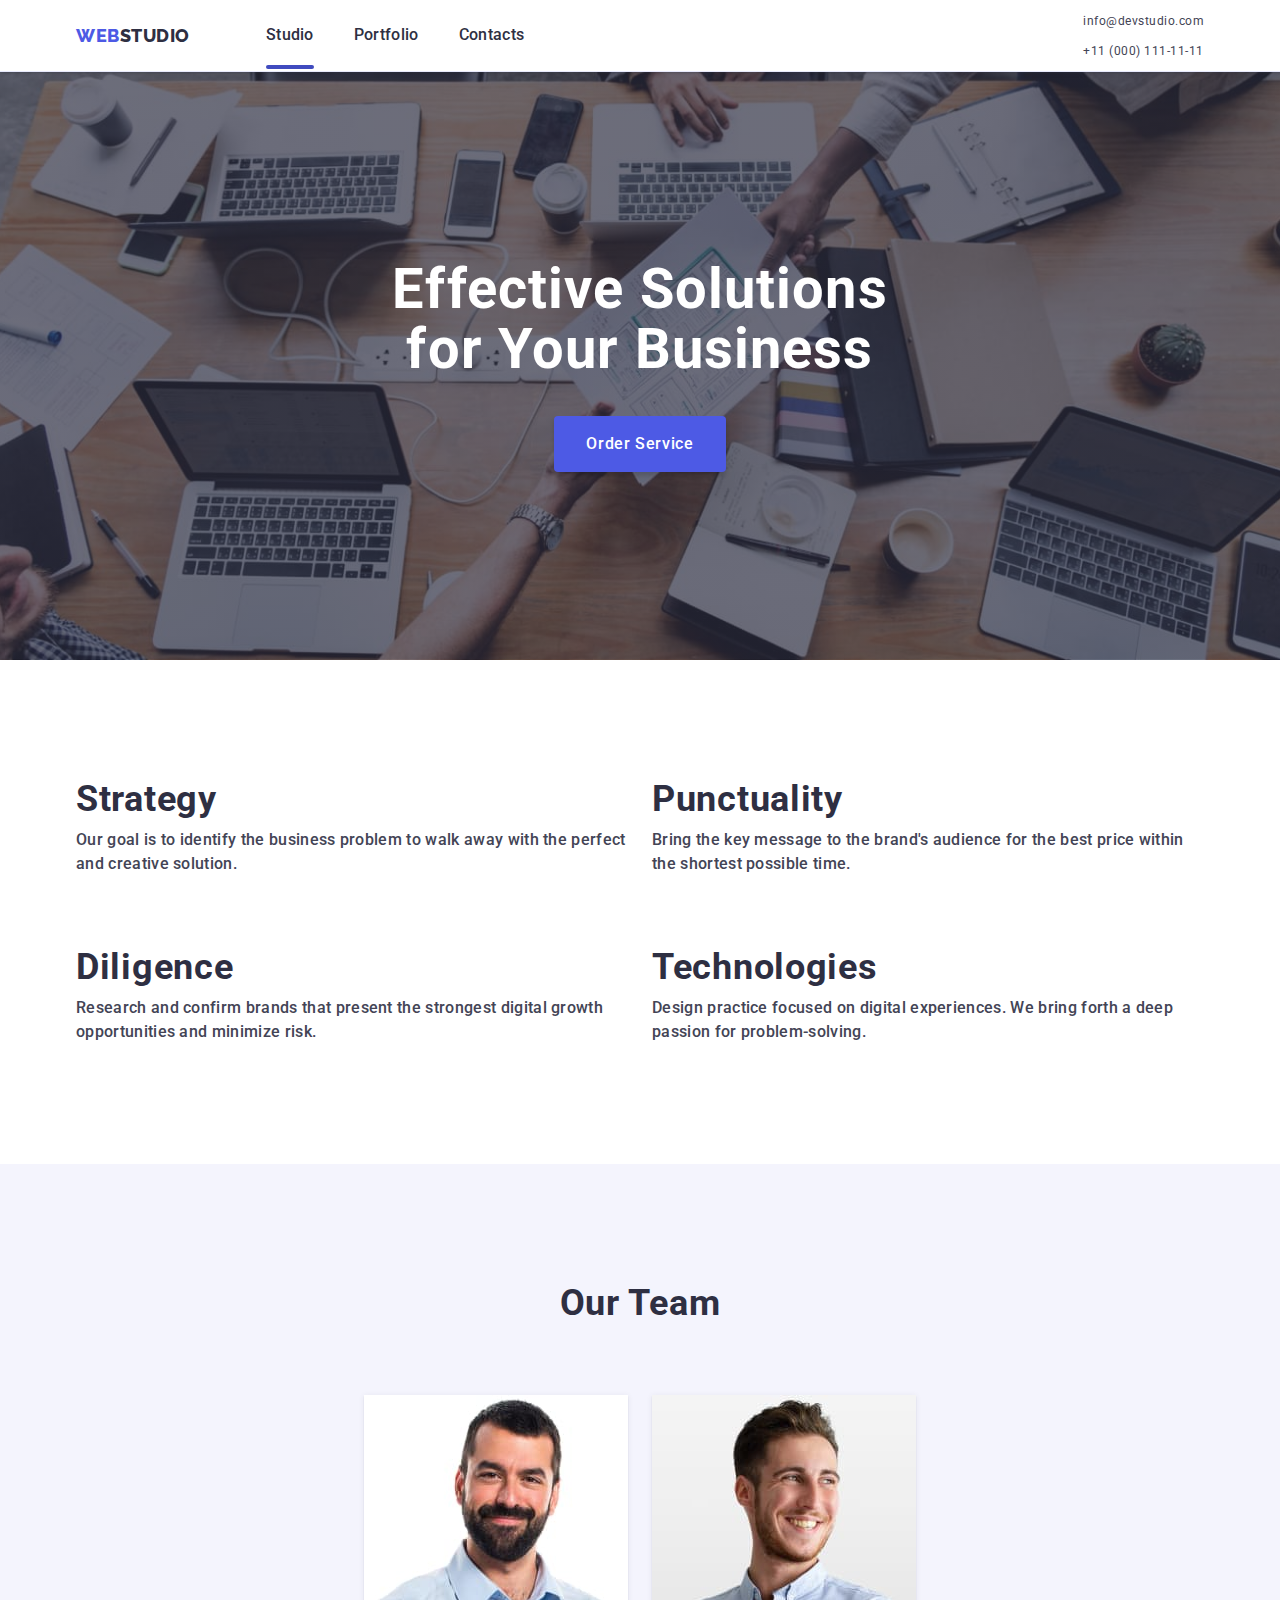
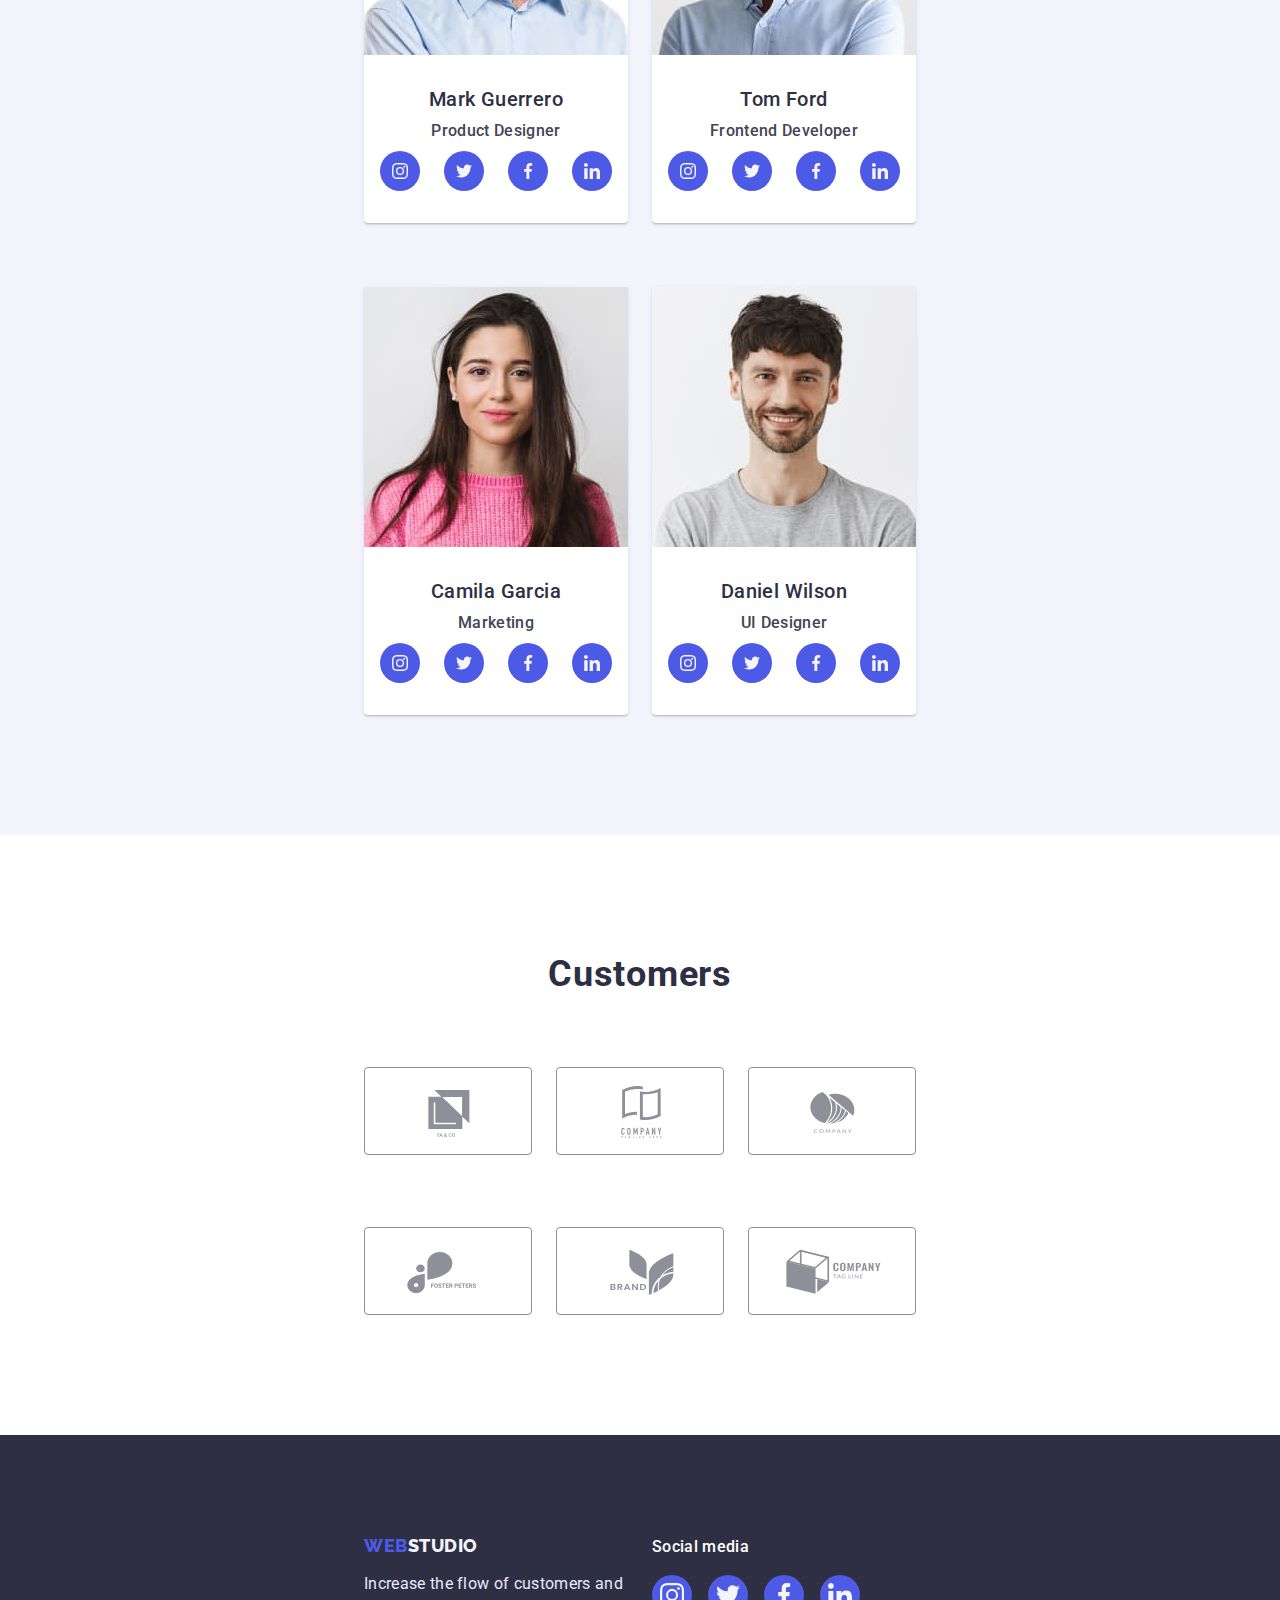
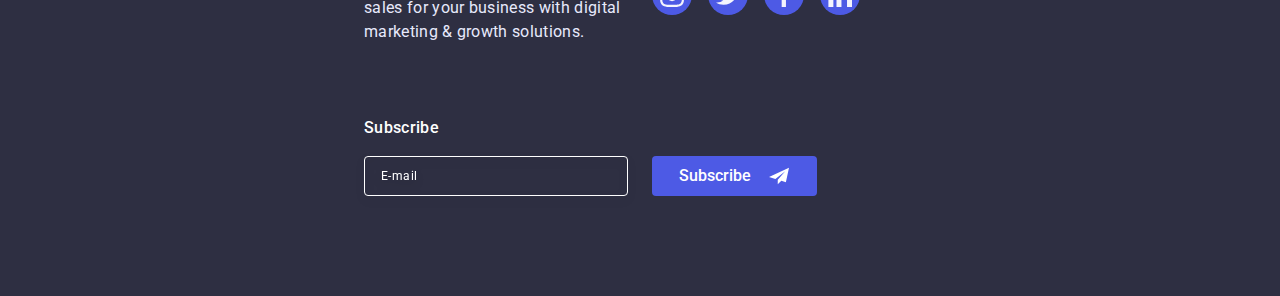
==== commit 302bb6b7: "done index tablet adaptive" ====
--- a/index.html
+++ b/index.html
@@ -10,6 +10,7 @@
       <link rel="preconnect" href="https://fonts.gstatic.com" crossorigin />
       <link href="https://fonts.googleapis.com/css2?family=Raleway:wght@800&family=Roboto:wght@400;500;700;900&display=swap" rel="stylesheet" />
       <link rel="stylesheet" href="css/styles.css" />
+      <link rel="stylesheet" href="css/media.css" />
    </head>
    <body>
       <!-- header -->
--- a/css/media.css
+++ b/css/media.css
@@ -0,0 +1,421 @@
+:root {
+   --logo-btn-color: #4d5ae5;
+   --hover-color: #404bbf;
+   --accent-color: #2e2f42;
+   --color-green: #31d0aa;
+   --main-color: #434455;
+   --color-light-slate: #8e8f99;
+   --color-footer-text: #e7e9fc;
+   --color-accent-footer: #f4f4fd;
+   --color-white: #ffffff;
+   --color-navy-blue-modal: #2e2f42;
+   --color-grey: #2e2f42;
+   --gap-8: 8px;
+   --gap-24: 24px;
+   --gap-40: 40px;
+}
+
+/********** MOBILE **********/
+
+@media screen and (min-width: 428px) {
+   .container {
+      width: 426px;
+   }
+}
+
+/********** TABLE **********/
+
+@media screen and (min-width: 768px) {
+   .container {
+      width: 766px;
+   }
+
+   .btn-open-menu {
+      display: none;
+   }
+
+   .header {
+      padding-top: 11px;
+      padding-bottom: 11px;
+   }
+
+   .header__menu-list {
+      display: flex;
+      gap: var(--gap-40);
+   }
+
+   .header__menu-link {
+      font-weight: 500;
+      font-size: 16px;
+      line-height: 1.5;
+      letter-spacing: 0.02em;
+      color: var(--accent-color);
+      transition-property: color;
+      transition-duration: 250ms;
+      transition-timing-function: cubic-bezier(0.4, 0, 0.2, 1);
+   }
+
+   .header__menu-item {
+      position: relative;
+   }
+
+   .header__menu-item.active::after {
+      content: '';
+      position: absolute;
+      bottom: -22px;
+      left: 0;
+      width: 100%;
+      height: 4px;
+      background-color: var(--hover-color);
+      border-radius: 4px;
+   }
+
+   .header__menu-link:hover,
+   .header__menu-link:focus,
+   .header__menu-link:active {
+      color: var(--hover-color);
+   }
+
+   .header__contacts {
+      display: block;
+      font-style: normal;
+   }
+
+   .header__contacts-list {
+      display: flex;
+      flex-direction: column;
+      gap: 12px;
+   }
+
+   .header__contacts-link {
+      font-style: normal;
+      font-size: 12px;
+      line-height: 1.17;
+      letter-spacing: 0.04em;
+      color: var(--main-color);
+      transition-property: color;
+      transition-duration: 250ms;
+      transition-timing-function: cubic-bezier(0.4, 0, 0.2, 1);
+   }
+
+   .header__contacts-link:is(:hover, :focus) {
+      color: var(--hover-color);
+   }
+
+   /* HERO */
+
+   .hero {
+      background-image: linear-gradient(rgba(46, 47, 66, 0.7), rgba(46, 47, 66, 0.7)), url(../images/hero-bg-tab.jpg);
+      max-width: 768px;
+   }
+
+   @media (min-device-pixel-ratio: 2), (min-resolution: 192dpi), (min-resolution: 2dppx) {
+      .hero {
+         background-image: linear-gradient(rgba(46, 47, 66, 0.7), rgba(46, 47, 66, 0.7)), url(../images/hero-bg-tab-2x.jpg);
+      }
+   }
+
+   .hero__title {
+      max-width: 496px;
+      font-size: 56px;
+      line-height: 1.07;
+      margin-bottom: 36px;
+   }
+
+   /* FEATURE TABLET*/
+
+   .features__list {
+      display: flex;
+      flex-direction: row;
+      flex-wrap: wrap;
+      gap: 72px 24px;
+   }
+
+   .features__item {
+      width: calc((100% - 24px) / 2);
+   }
+
+   .features__title {
+      text-align: left;
+   }
+
+   /* OUR TEAM */
+
+   .our-team > .container {
+      width: 582px;
+   }
+
+   .our-team__list {
+      width: 100%;
+      justify-content: center;
+      flex-direction: row;
+      flex-wrap: wrap;
+      gap: 64px 24px;
+   }
+
+   .our-team__item {
+      width: calc((100% - 24px) / 2);
+   }
+
+   /* CUSTOMERS */
+
+   .customers > .container {
+      width: 582px;
+   }
+
+   .customers__list {
+      gap: 72px 24px;
+   }
+
+   .customers__item {
+      width: calc((100% - 48px) / 3);
+   }
+
+   /* FOOTER */
+
+   .footer > .container {
+      width: 582px;
+   }
+
+   .footer__container {
+      display: flex;
+      flex-direction: row;
+      flex-wrap: wrap;
+      gap: 72px 24px;
+   }
+
+   .footer__content {
+      margin: 0;
+   }
+
+   .footer__logo {
+      text-align-last: left;
+   }
+
+   .footer__title {
+      text-align: left;
+   }
+
+   .footer__social {
+      margin: 0;
+   }
+
+   .footer__subscribe {
+      width: 453px;
+   }
+
+   .footer__form {
+      flex-direction: row;
+      justify-content: start;
+      gap: 24px;
+   }
+
+   .footer__form-email {
+      width: 264px;
+   }
+
+   .footer__form-button {
+      margin: 0;
+   }
+
+   /* BACKDROP */
+
+   .modal {
+      max-width: 408px;
+   }
+
+   /* PORTFOLIO */
+
+   .projects-section {
+      padding-top: 64px;
+      padding-bottom: 96px;
+   }
+
+   .project-btn-list {
+      justify-content: center;
+      margin-bottom: 64px;
+   }
+
+   .project-btn {
+      padding: 12px 24px;
+   }
+
+   .project-list {
+      flex-direction: row;
+      flex-wrap: wrap;
+      gap: 72px 24px;
+   }
+
+   .project-item {
+      width: calc((100% - 24px) / 2);
+   }
+}
+
+/********** DESKTOP **********/
+
+@media screen and (min-width: 1158px) {
+   .container {
+      width: 1158px;
+   }
+
+   .section {
+      padding-top: 120px;
+      padding-bottom: 120px;
+   }
+
+   /* HEADER */
+
+   .main-header {
+      padding-top: 24px;
+      padding-bottom: 24px;
+   }
+
+   .address-list {
+      display: flex;
+      flex-direction: row;
+      gap: var(--gap-40);
+   }
+
+   .address-info {
+      font-style: normal;
+      font-size: 16px;
+      line-height: 1.5;
+      letter-spacing: 0.02em;
+      color: var(--main-color);
+      transition-property: color;
+      transition-duration: 250ms;
+      transition-timing-function: cubic-bezier(0.4, 0, 0.2, 1);
+   }
+
+   .address-info:is(:hover, :focus) {
+      color: var(--hover-color);
+   }
+
+   .btn-open-menu {
+      display: none;
+   }
+
+   .hero {
+      background-image: linear-gradient(rgba(46, 47, 66, 0.7), rgba(46, 47, 66, 0.7)), url(../images/hero-bg.jpg);
+      max-width: 1440px;
+      padding-top: 188px;
+      padding-bottom: 188px;
+   }
+
+   @media (min-device-pixel-ratio: 2), (min-resolution: 192dpi), (min-resolution: 2dppx) {
+      .hero {
+         background-image: linear-gradient(rgba(46, 47, 66, 0.7), rgba(46, 47, 66, 0.7)), url(../images/hero-bg-2x.jpg);
+      }
+   }
+
+   .main-title {
+      margin-bottom: 48px;
+   }
+
+   /* FEATURE DESKTOP */
+
+   .feature-item {
+      width: calc((100% - 72px) / 4);
+   }
+
+   .feature-title {
+      font-weight: 500;
+      font-size: 20px;
+      line-height: 1.2;
+      letter-spacing: 0.02em;
+      color: var(--accent-color);
+      margin-bottom: 8px;
+   }
+
+   .icon-feature-wrap {
+      display: flex;
+      justify-content: center;
+      align-items: center;
+      background: var(--color-accent-footer);
+      border-radius: 4px;
+      height: 112px;
+      margin-bottom: 8px;
+   }
+
+   .feature-desc {
+      font-weight: 400;
+   }
+
+   /* WE ARE DOING */
+
+   .we-doing-section {
+      display: block;
+      padding-top: 0;
+   }
+
+   .we-doing-list {
+      display: flex;
+      gap: var(--gap-24);
+   }
+
+   /* OUR TEAM */
+
+   .section-team > .container {
+      width: 1158px;
+   }
+
+   .our-team-list {
+      display: flex;
+      gap: var(--gap-24);
+   }
+
+   .our-team-item {
+      width: calc((100% - 72px) / 4);
+   }
+
+   /* CUSTOMERS */
+
+   .customers-section > .container {
+      width: 1158px;
+   }
+
+   .customers-list {
+      gap: 24px;
+   }
+
+   .customers-item {
+      width: calc((100% - 120px) / 6);
+   }
+
+   /* FOOTER */
+
+   .page-footer > .container {
+      width: 1158px;
+   }
+
+   .footer-container {
+      gap: 0;
+   }
+
+   .footer-content {
+      margin-bottom: 0;
+      margin-right: 120px;
+   }
+
+   .footer-social {
+      margin-right: auto;
+   }
+
+   /* PORTFOLIO */
+
+   .projects-section {
+      padding-top: 100px;
+   }
+
+   .project-btn-list {
+      margin-bottom: 72px;
+   }
+
+   .project-list {
+      gap: 48px 24px;
+   }
+
+   .project-item {
+      width: calc((100% - 48px) / 3);
+   }
+}
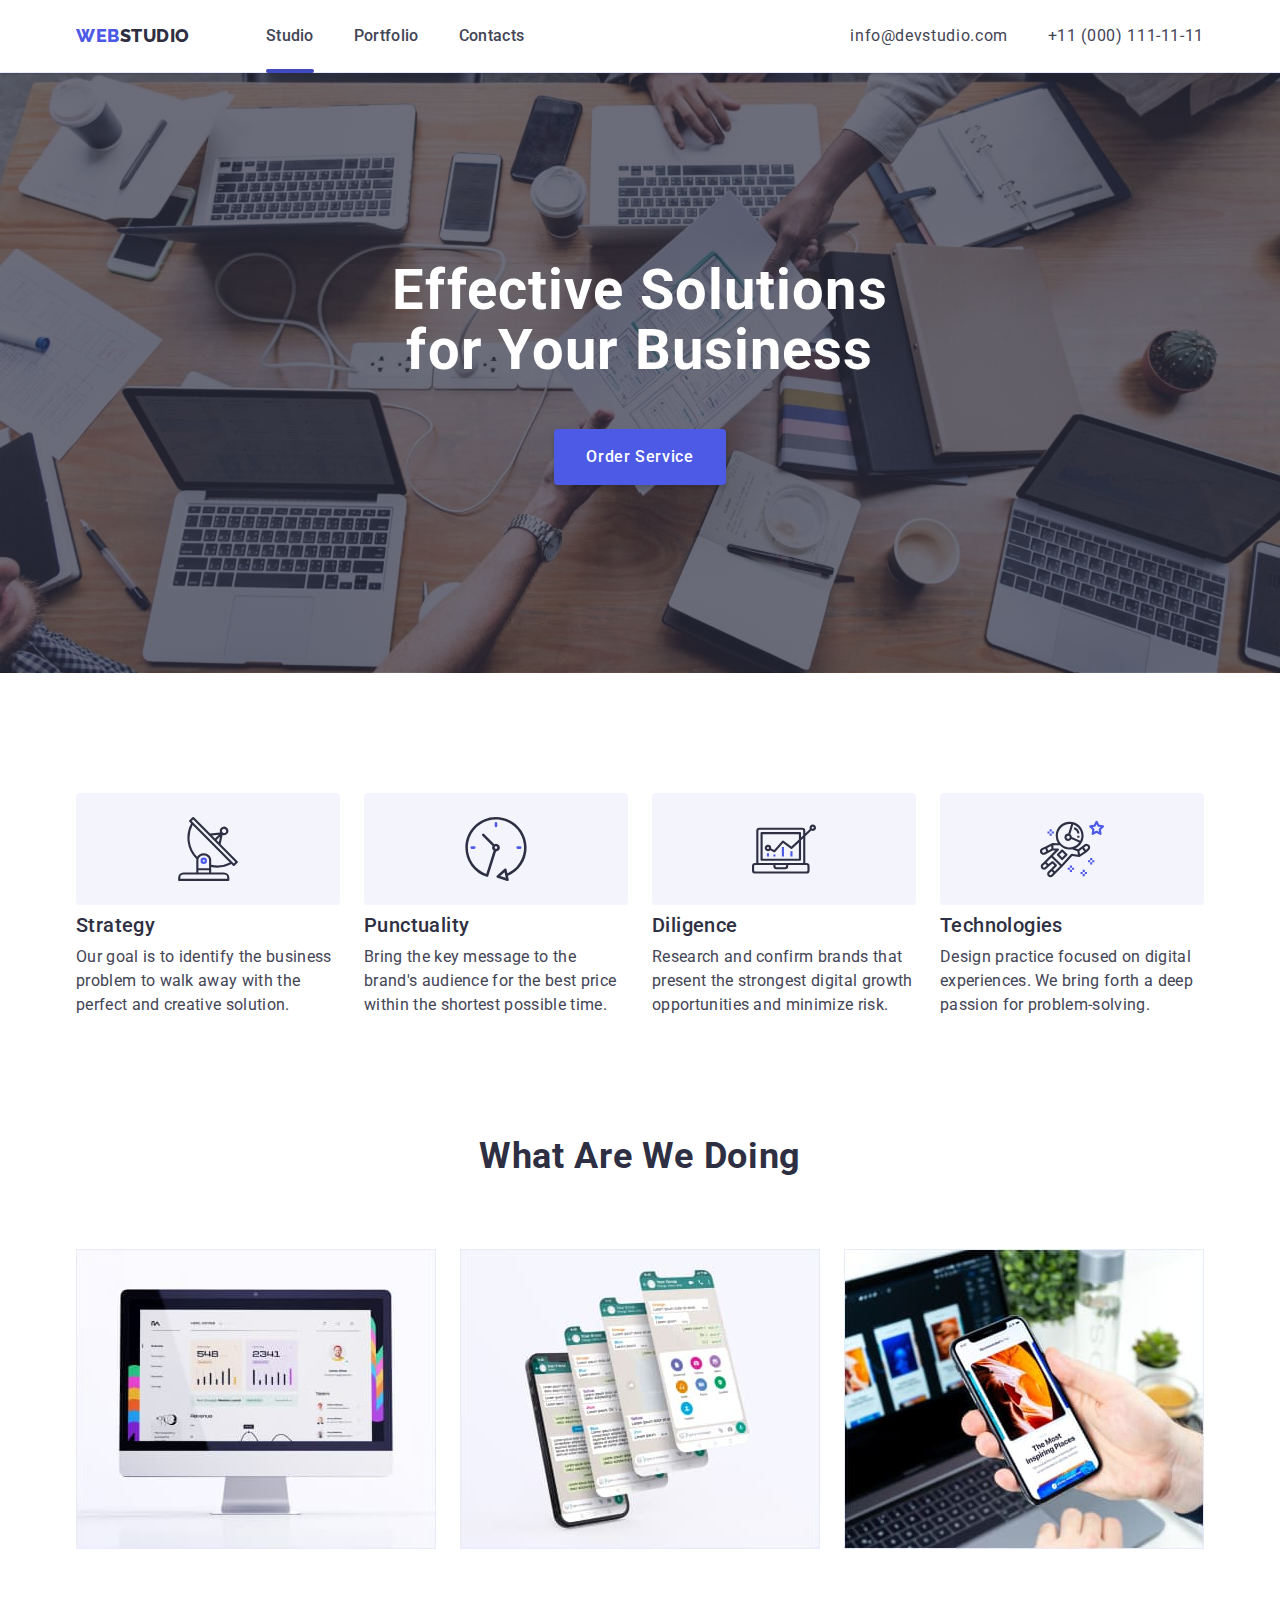
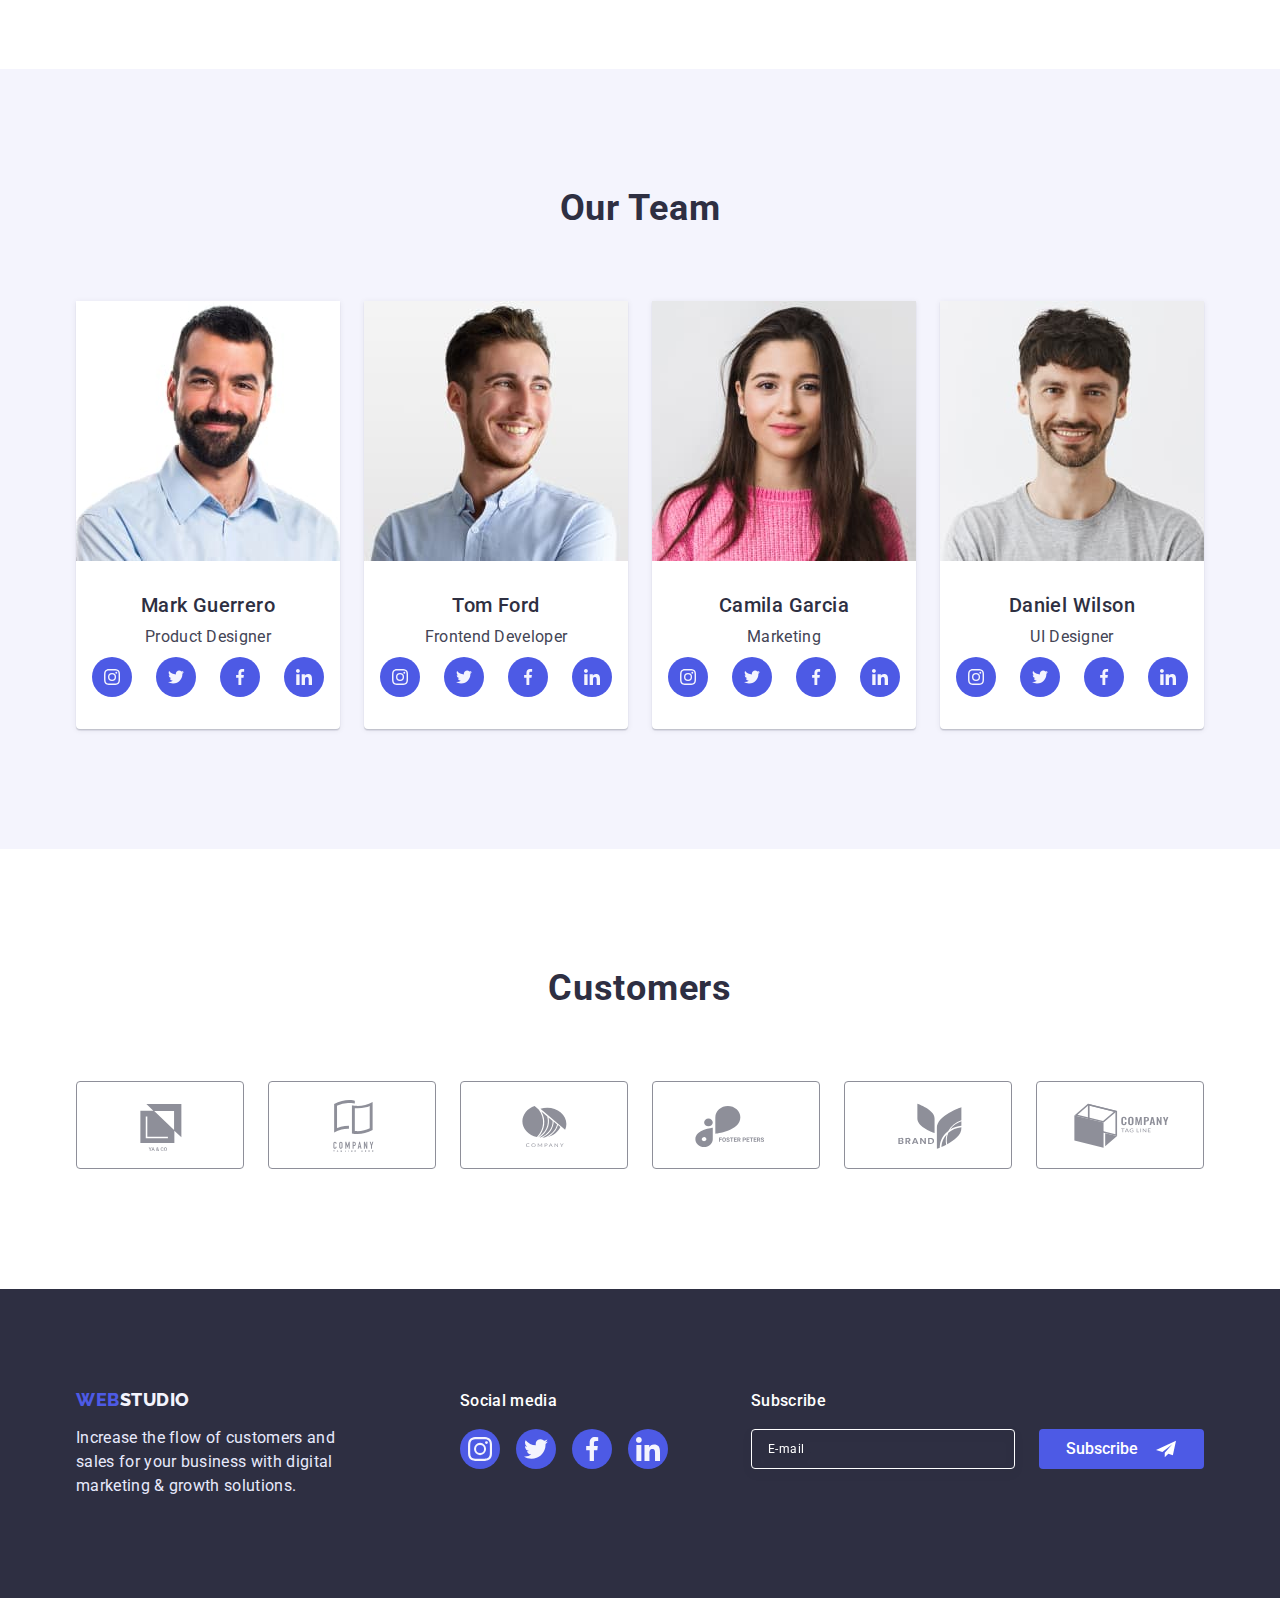
==== commit efb4a4e6: "finished desktop version" ====
--- a/index.html
+++ b/index.html
@@ -154,7 +154,7 @@
          </section>
          <section class="about-us section">
             <div class="container">
-               <h2 class="about-us__title">What are we doing</h2>
+               <h2 class="about-us__title subtitle">What are we doing</h2>
                <ul class="list about-us__list">
                   <li class="about-us__item">
                      <img srcset="./images/about-us/screen.jpg 1x, ./images/about-us/screen-2x.jpg 2x" src="./images/about-us/screen.jpg" class="about-us-img" alt="Computer's screen" width="360" height="300" />
--- a/css/styles.css
+++ b/css/styles.css
@@ -458,8 +458,8 @@
    border: 1px solid var(--hover-color);
 }
 
-.customers__link:hover .customers-icon,
-.customers__link:focus .customers-icon {
+.customers__link:hover .customers__icon,
+.customers__link:focus .customers__icon {
    fill: var(--hover-color);
 }
 
--- a/css/media.css
+++ b/css/media.css
@@ -171,6 +171,11 @@
       width: calc((100% - 48px) / 3);
    }
 
+   .customers__link:hover .customers__icon,
+   .customers__link:focus .customers__icon {
+      fill: var(--hover-color);
+   }
+
    /* FOOTER */
 
    .footer > .container {
@@ -226,27 +231,27 @@
 
    /* PORTFOLIO */
 
-   .projects-section {
+   .projects {
       padding-top: 64px;
       padding-bottom: 96px;
    }
 
-   .project-btn-list {
+   .filter__list {
       justify-content: center;
       margin-bottom: 64px;
    }
 
-   .project-btn {
+   .filter__button {
       padding: 12px 24px;
    }
 
-   .project-list {
+   .projects__list {
       flex-direction: row;
       flex-wrap: wrap;
       gap: 72px 24px;
    }
 
-   .project-item {
+   .projects__item {
       width: calc((100% - 24px) / 2);
    }
 }
@@ -265,18 +270,28 @@
 
    /* HEADER */
 
-   .main-header {
+   .header {
       padding-top: 24px;
       padding-bottom: 24px;
    }
 
-   .address-list {
+   .header__contacts-list {
       display: flex;
       flex-direction: row;
       gap: var(--gap-40);
    }
 
-   .address-info {
+   .header__contacts-link {
+      font-size: 16px;
+      font-weight: 400;
+      line-height: 1.5;
+   }
+
+   .header__menu-item.active::after {
+      bottom: -25px;
+   }
+
+   .header__menu-link {
       font-style: normal;
       font-size: 16px;
       line-height: 1.5;
@@ -287,7 +302,7 @@
       transition-timing-function: cubic-bezier(0.4, 0, 0.2, 1);
    }
 
-   .address-info:is(:hover, :focus) {
+   .header__menu-link:is(:hover, :focus) {
       color: var(--hover-color);
    }
 
@@ -308,17 +323,17 @@
       }
    }
 
-   .main-title {
+   .hero__title {
       margin-bottom: 48px;
    }
 
    /* FEATURE DESKTOP */
 
-   .feature-item {
+   .features__item {
       width: calc((100% - 72px) / 4);
    }
 
-   .feature-title {
+   .features__title {
       font-weight: 500;
       font-size: 20px;
       line-height: 1.2;
@@ -327,7 +342,7 @@
       margin-bottom: 8px;
    }
 
-   .icon-feature-wrap {
+   .features__img {
       display: flex;
       justify-content: center;
       align-items: center;
@@ -337,85 +352,148 @@
       margin-bottom: 8px;
    }
 
-   .feature-desc {
+   .features__text {
       font-weight: 400;
    }
 
-   /* WE ARE DOING */
-
-   .we-doing-section {
+   /* about-us */
+
+   .about-us {
       display: block;
       padding-top: 0;
    }
 
-   .we-doing-list {
+   .about-us__list {
       display: flex;
       gap: var(--gap-24);
    }
 
    /* OUR TEAM */
 
-   .section-team > .container {
+   .our-team > .container {
       width: 1158px;
    }
 
-   .our-team-list {
+   .our-team__list {
       display: flex;
       gap: var(--gap-24);
    }
 
-   .our-team-item {
+   .our-team__item {
       width: calc((100% - 72px) / 4);
    }
 
    /* CUSTOMERS */
 
-   .customers-section > .container {
+   .customers > .container {
       width: 1158px;
    }
 
-   .customers-list {
+   .customers__list {
       gap: 24px;
    }
 
-   .customers-item {
+   .customers__item {
       width: calc((100% - 120px) / 6);
    }
 
+   .customers__link:hover .customers__icon,
+   .customers__link:focus .customers__icon {
+      fill: var(--hover-color);
+   }
+
    /* FOOTER */
 
-   .page-footer > .container {
+   .footer > .container {
       width: 1158px;
    }
 
-   .footer-container {
+   .footer__container {
       gap: 0;
    }
 
-   .footer-content {
+   .footer__content {
       margin-bottom: 0;
       margin-right: 120px;
    }
 
-   .footer-social {
+   .footer__social {
       margin-right: auto;
    }
 
    /* PORTFOLIO */
 
-   .projects-section {
+   .projects {
       padding-top: 100px;
    }
 
-   .project-btn-list {
+   .filter__list {
       margin-bottom: 72px;
    }
 
-   .project-list {
+   .projects__list {
       gap: 48px 24px;
    }
 
-   .project-item {
+   .projects__item {
       width: calc((100% - 48px) / 3);
    }
+
+   .projects__list {
+      display: flex;
+      justify-content: space-between;
+      flex-wrap: wrap;
+      padding: 0 0 120px 0;
+      row-gap: 48px;
+      column-gap: 24px;
+   }
+
+   .projects__item a:hover .project__item-cover-text,
+   .projects__item a:focus .project__item-cover-text {
+      transform: translateY(0);
+   }
+
+   .projects__item-wrapper {
+      position: relative;
+      overflow: hidden;
+   }
+
+   .project__item-cover-text {
+      position: absolute;
+      top: 0;
+      height: 100%;
+      padding: 40px 32px;
+      color: var(--color-accent-footer);
+      background-color: var(--hover-color);
+      transform: translateY(100%);
+      transition: transform 250ms cubic-bezier(0.4, 0, 0.2, 1);
+   }
+
+   .projects__item:hover,
+   .projects__item:focus {
+      box-shadow: 0px 1px 6px rgba(46, 47, 66, 0.08), 0px 1px 1px rgba(46, 47, 66, 0.16), 0px 2px 1px rgba(46, 47, 66, 0.08);
+   }
+
+   .projects__item-img {
+      display: block;
+   }
+
+   .project__item-content {
+      padding: 32px 16px;
+      background-color: #ffffff;
+      border: 1px solid #e7e9fc;
+      border-top: none;
+   }
+
+   .projects__item-title {
+      margin: 0 0 8px 0;
+      font-size: 20px;
+      font-weight: 500;
+      line-height: 1.2;
+      color: var(--accent-color);
+   }
+
+   .projects__item-desc {
+      color: var(--main-color);
+   }
 }
